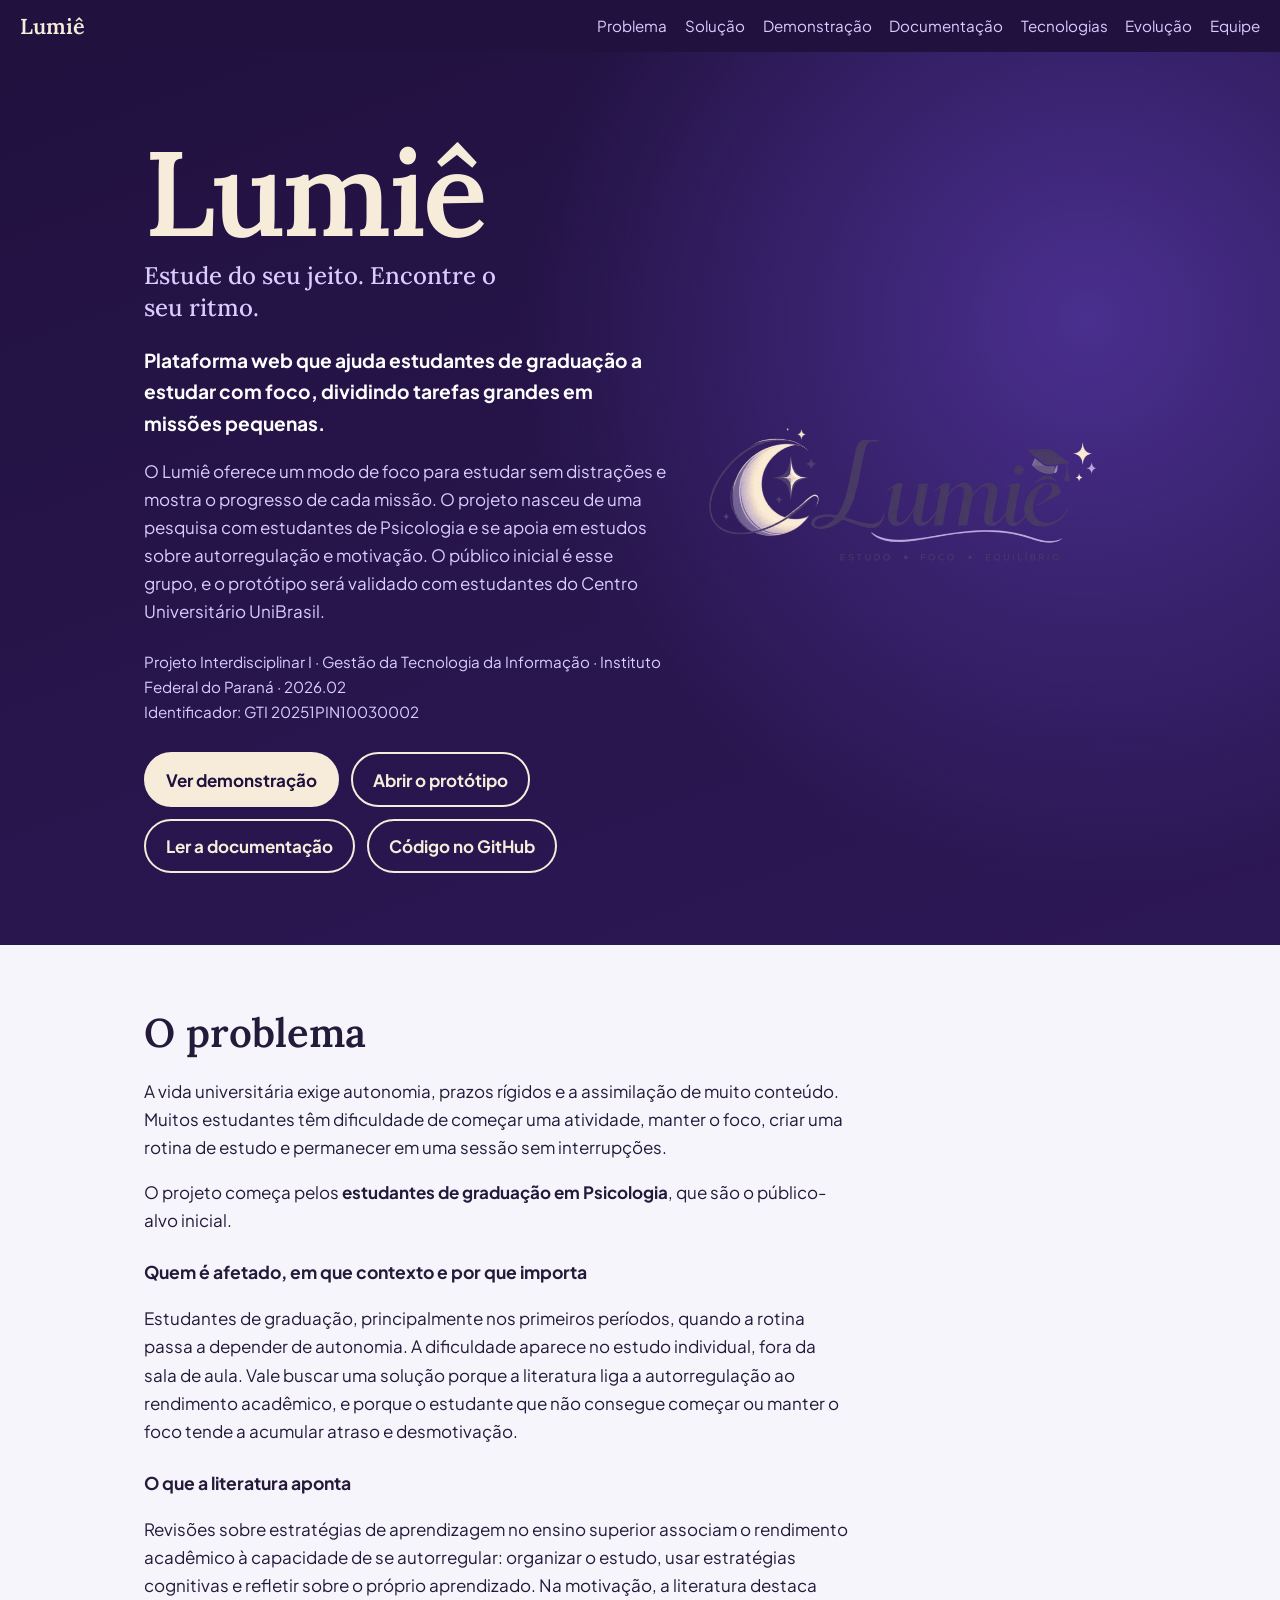
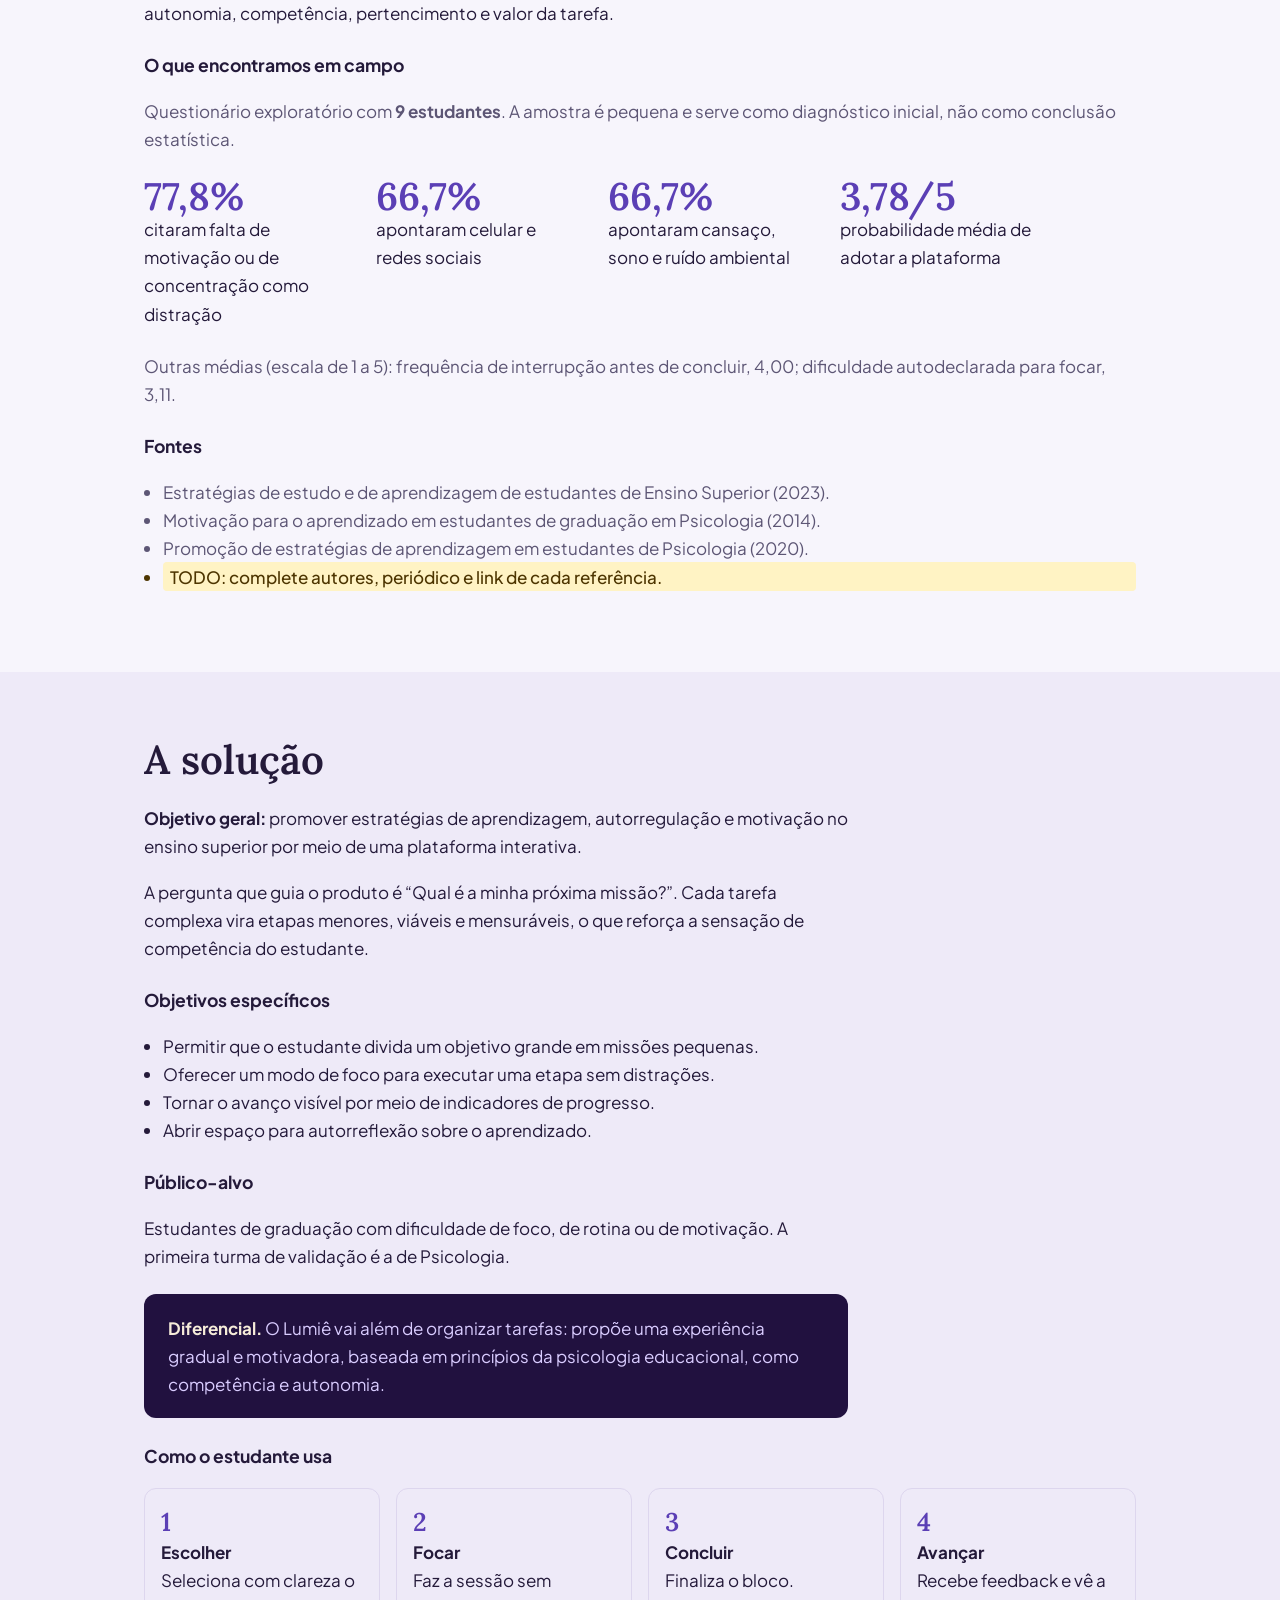
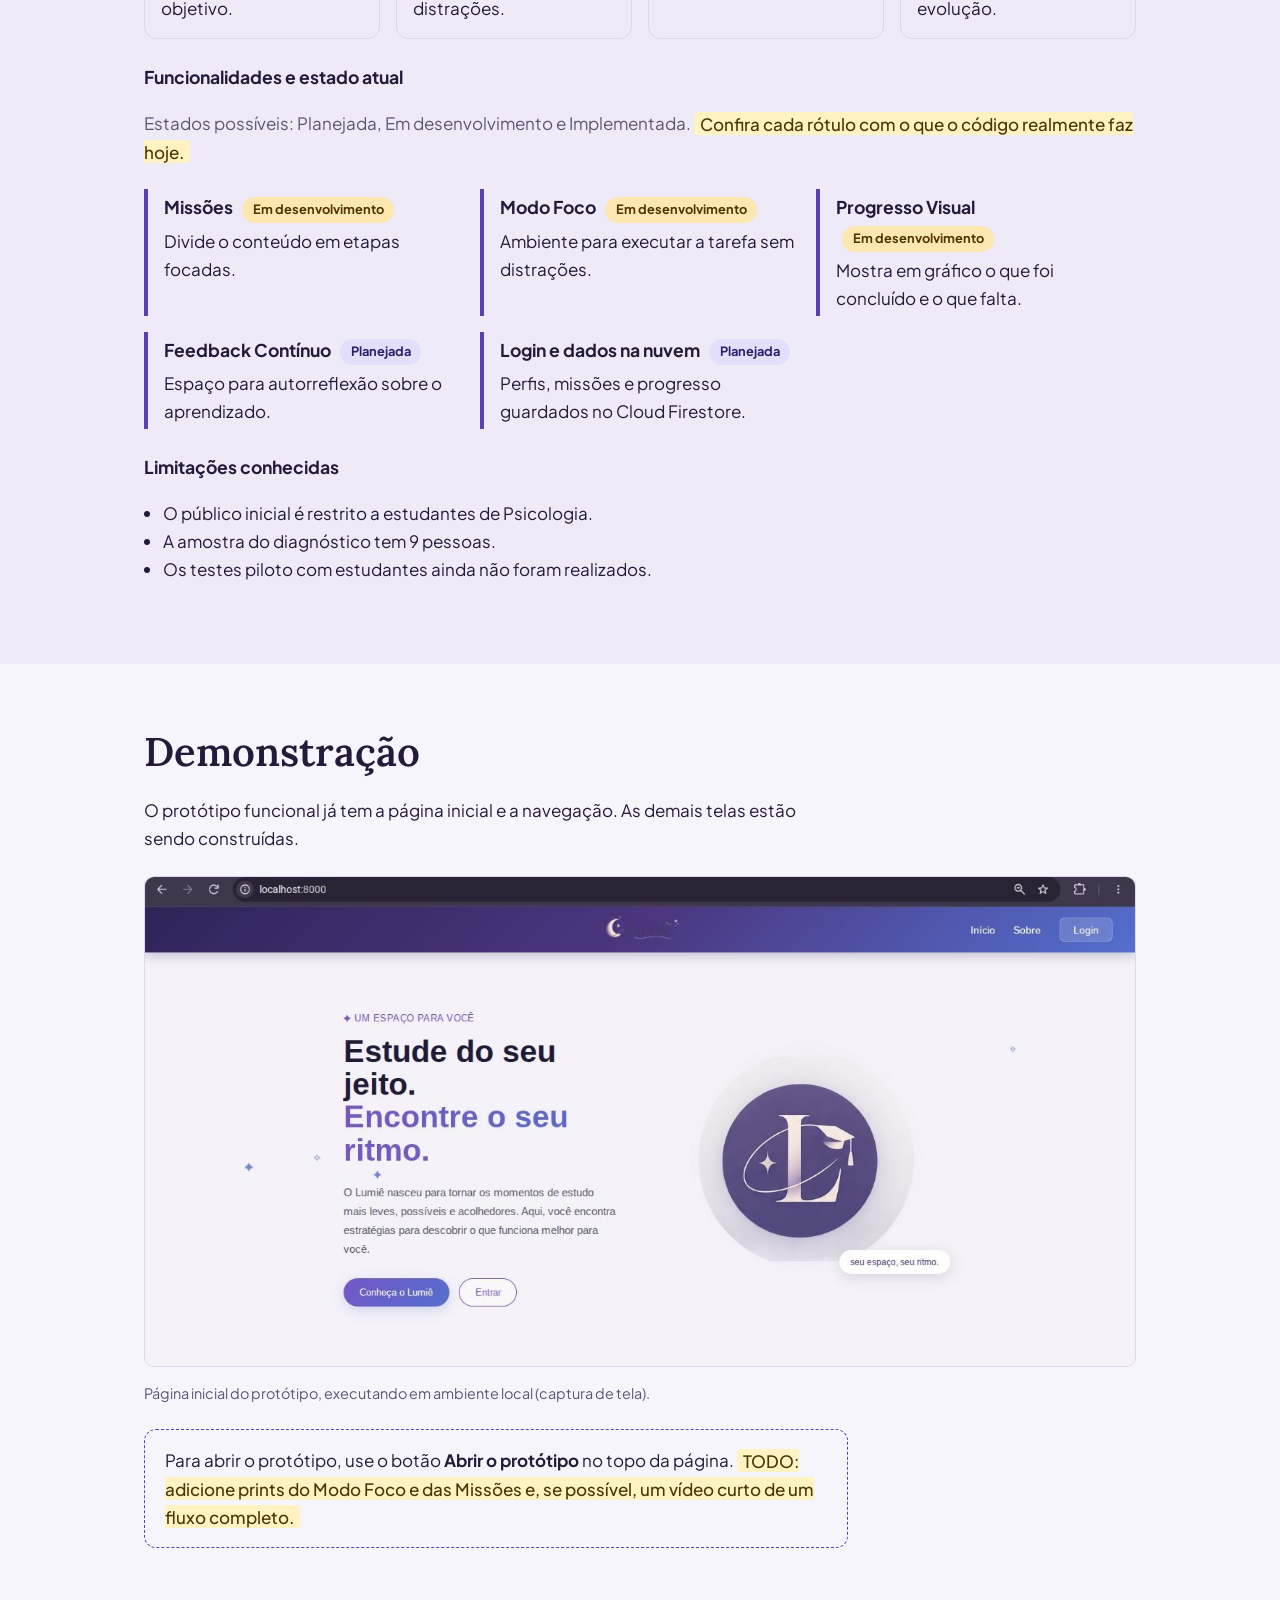
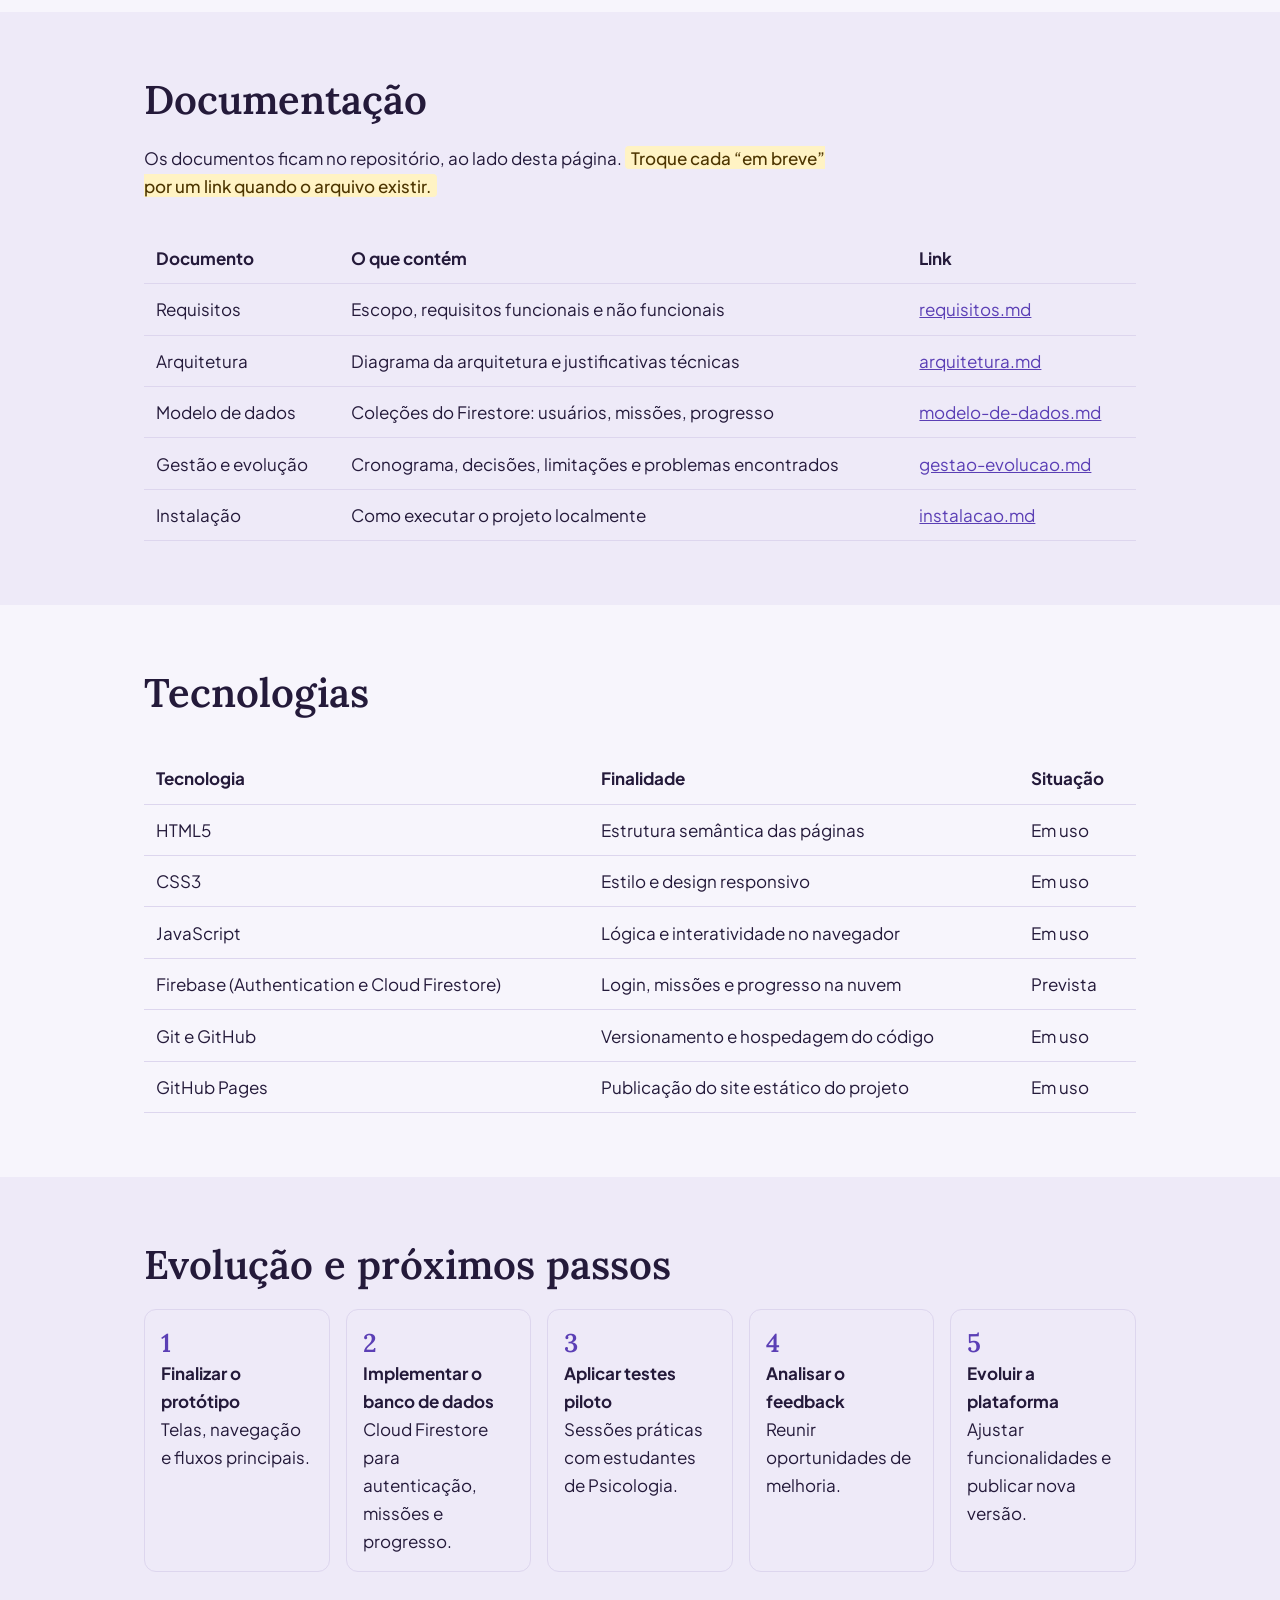
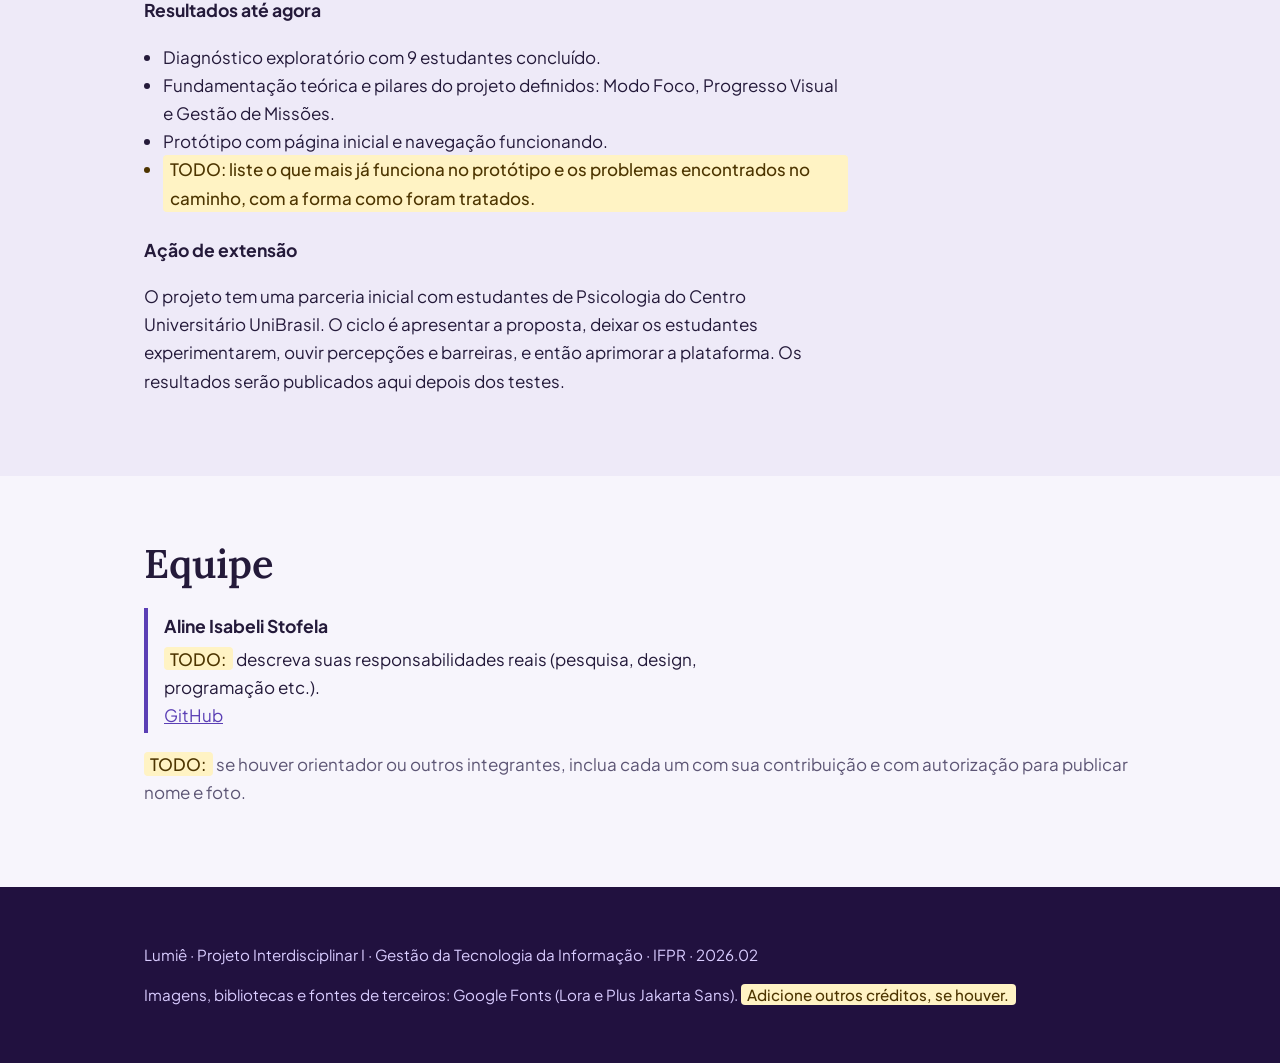
==== index.html @ fc5228b2 "Update document links to include 'doc/' prefix" ====
<!DOCTYPE html>
<html lang="pt-BR">
<head>
<meta charset="utf-8">
<meta name="viewport" content="width=device-width, initial-scale=1">
<title>Lumiê – Plataforma de estudo em missões</title>
<meta name="description" content="Lumiê é uma plataforma web que ajuda estudantes de graduação a estudar com foco, dividindo tarefas grandes em missões pequenas.">
<link rel="preconnect" href="https://fonts.googleapis.com">
<link rel="preconnect" href="https://fonts.gstatic.com" crossorigin>
<link href="https://fonts.googleapis.com/css2?family=Lora:wght@500;600&family=Plus+Jakarta+Sans:wght@400;500;700&display=swap" rel="stylesheet">
<link rel="stylesheet" href="estilo.css">
</head>
<body>
<a class="skip" href="#problema">Ir para o conteúdo</a>

<header class="nav">
  <b>Lumiê</b>
  <nav aria-label="Principal" style="display:flex;gap:1.1rem;flex-wrap:wrap">
    <a href="#problema">Problema</a><a href="#solucao">Solução</a><a href="#demo">Demonstração</a>
    <a href="#docs">Documentação</a><a href="#tecnologias">Tecnologias</a><a href="#evolucao">Evolução</a><a href="#equipe">Equipe</a>
  </nav>
</header>

<main>
<!-- APRESENTAÇÃO -->
<div class="hero" id="inicio">
  <div class="wrap">
   <div>
    <h1>Lumiê</h1>
    <p class="lema">Estude do seu jeito. Encontre o seu ritmo.</p>
    <p class="finalidade">Plataforma web que ajuda estudantes de graduação a estudar com foco, dividindo tarefas grandes em missões pequenas.</p>
    <p class="resumo">O Lumiê oferece um modo de foco para estudar sem distrações e mostra o progresso de cada missão. O projeto nasceu de uma pesquisa com estudantes de Psicologia e se apoia em estudos sobre autorregulação e motivação. O público inicial é esse grupo, e o protótipo será validado com estudantes do Centro Universitário UniBrasil.</p>
    <p class="meta">Projeto Interdisciplinar I · Gestão da Tecnologia da Informação · Instituto Federal do Paraná · 2026.02<br>
    Identificador: GTI 20251PIN10030002</p>
    <div class="btns">
      <a class="btn prim" href="#demo">Ver demonstração</a>
      <a class="btn" href="prototipo.html">Abrir o protótipo</a>
      <a class="btn" href="#docs">Ler a documentação</a>
      <!-- TODO: troque os links abaixo -->
      <a class="btn" href="https://github.com" data-repo="">Código no GitHub</a>
    </div>
   </div>
   <img class="hero-logo" src="logo-lumie.png" alt="Logotipo do Lumiê: uma lua crescente com estrelas e um capelo de formatura, com o lema Estudo, Foco, Equilíbrio" width="781" height="300">
  </div>
</div>

<!-- PROBLEMA -->
<section id="problema">
  <div class="wrap">
    <h2>O problema</h2>
    <div class="col">
      <p>A vida universitária exige autonomia, prazos rígidos e a assimilação de muito conteúdo. Muitos estudantes têm dificuldade de começar uma atividade, manter o foco, criar uma rotina de estudo e permanecer em uma sessão sem interrupções.</p>
      <p>O projeto começa pelos <strong>estudantes de graduação em Psicologia</strong>, que são o público-alvo inicial.</p>
      <h3>Quem é afetado, em que contexto e por que importa</h3>
      <p>Estudantes de graduação, principalmente nos primeiros períodos, quando a rotina passa a depender de autonomia. A dificuldade aparece no estudo individual, fora da sala de aula. Vale buscar uma solução porque a literatura liga a autorregulação ao rendimento acadêmico, e porque o estudante que não consegue começar ou manter o foco tende a acumular atraso e desmotivação.</p>
      <h3>O que a literatura aponta</h3>
      <p>Revisões sobre estratégias de aprendizagem no ensino superior associam o rendimento acadêmico à capacidade de se autorregular: organizar o estudo, usar estratégias cognitivas e refletir sobre o próprio aprendizado. Na motivação, a literatura destaca autonomia, competência, pertencimento e valor da tarefa.</p>
    </div>

    <h3>O que encontramos em campo</h3>
    <p class="suave">Questionário exploratório com <strong>9 estudantes</strong>. A amostra é pequena e serve como diagnóstico inicial, não como conclusão estatística.</p>
    <div class="dados">
      <div><strong>77,8%</strong>citaram falta de motivação ou de concentração como distração</div>
      <div><strong>66,7%</strong>apontaram celular e redes sociais</div>
      <div><strong>66,7%</strong>apontaram cansaço, sono e ruído ambiental</div>
      <div><strong>3,78/5</strong>probabilidade média de adotar a plataforma</div>
    </div>
    <p class="suave">Outras médias (escala de 1 a 5): frequência de interrupção antes de concluir, 4,00; dificuldade autodeclarada para focar, 3,11.</p>
    <h3>Fontes</h3>
    <ul class="lista suave">
      <li>Estratégias de estudo e de aprendizagem de estudantes de Ensino Superior (2023).</li>
      <li>Motivação para o aprendizado em estudantes de graduação em Psicologia (2014).</li>
      <li>Promoção de estratégias de aprendizagem em estudantes de Psicologia (2020).</li>
      <li class="pendente">TODO: complete autores, periódico e link de cada referência.</li>
    </ul>
  </div>
</section>

<!-- SOLUÇÃO -->
<section id="solucao">
  <div class="wrap">
    <h2>A solução</h2>
    <div class="col">
      <p><strong>Objetivo geral:</strong> promover estratégias de aprendizagem, autorregulação e motivação no ensino superior por meio de uma plataforma interativa.</p>
      <p>A pergunta que guia o produto é “Qual é a minha próxima missão?”. Cada tarefa complexa vira etapas menores, viáveis e mensuráveis, o que reforça a sensação de competência do estudante.</p>
    </div>

    <h3>Objetivos específicos</h3>
    <ul class="objetivos">
      <li>Permitir que o estudante divida um objetivo grande em missões pequenas.</li>
      <li>Oferecer um modo de foco para executar uma etapa sem distrações.</li>
      <li>Tornar o avanço visível por meio de indicadores de progresso.</li>
      <li>Abrir espaço para autorreflexão sobre o aprendizado.</li>
    </ul>
    <h3>Público-alvo</h3>
    <p class="col">Estudantes de graduação com dificuldade de foco, de rotina ou de motivação. A primeira turma de validação é a de Psicologia.</p>
    <div class="diferencial"><strong>Diferencial.</strong> O Lumiê vai além de organizar tarefas: propõe uma experiência gradual e motivadora, baseada em princípios da psicologia educacional, como competência e autonomia.</div>
    <h3>Como o estudante usa</h3>
    <ol class="fluxo">
      <li><strong>Escolher</strong>Seleciona com clareza o objetivo.</li>
      <li><strong>Focar</strong>Faz a sessão sem distrações.</li>
      <li><strong>Concluir</strong>Finaliza o bloco.</li>
      <li><strong>Avançar</strong>Recebe feedback e vê a evolução.</li>
    </ol>

    <h3>Funcionalidades e estado atual</h3>
    <p class="suave">Estados possíveis: Planejada, Em desenvolvimento e Implementada. <span class="pendente">Confira cada rótulo com o que o código realmente faz hoje.</span></p>
    <div class="grid">
      <div class="item"><h3>Missões <span class="tag t-dev">Em desenvolvimento</span></h3><p>Divide o conteúdo em etapas focadas.</p></div>
      <div class="item"><h3>Modo Foco <span class="tag t-dev">Em desenvolvimento</span></h3><p>Ambiente para executar a tarefa sem distrações.</p></div>
      <div class="item"><h3>Progresso Visual <span class="tag t-dev">Em desenvolvimento</span></h3><p>Mostra em gráfico o que foi concluído e o que falta.</p></div>
      <div class="item"><h3>Feedback Contínuo <span class="tag t-plan">Planejada</span></h3><p>Espaço para autorreflexão sobre o aprendizado.</p></div>
      <div class="item"><h3>Login e dados na nuvem <span class="tag t-plan">Planejada</span></h3><p>Perfis, missões e progresso guardados no Cloud Firestore.</p></div>
    </div>

    <h3>Limitações conhecidas</h3>
    <ul class="lista">
      <li>O público inicial é restrito a estudantes de Psicologia.</li>
      <li>A amostra do diagnóstico tem 9 pessoas.</li>
      <li>Os testes piloto com estudantes ainda não foram realizados.</li>
    </ul>
  </div>
</section>

<!-- DEMONSTRAÇÃO -->
<section id="demo">
  <div class="wrap">
    <h2>Demonstração</h2>
    <p class="col">O protótipo funcional já tem a página inicial e a navegação. As demais telas estão sendo construídas.</p>
    <figure>
      <img src="tela-inicial.jpg" alt="Página inicial do Lumiê com o texto 'Estude do seu jeito. Encontre o seu ritmo.' e os botões Conheça o Lumiê e Entrar" width="1366" height="674">
      <figcaption>Página inicial do protótipo, executando em ambiente local (captura de tela).</figcaption>
    </figure>
    <div class="caixa"><p style="margin:0">Para abrir o protótipo, use o botão <strong>Abrir o protótipo</strong> no topo da página. <span class="pendente">TODO: adicione prints do Modo Foco e das Missões e, se possível, um vídeo curto de um fluxo completo.</span></p></div>
  </div>
</section>

<!-- DOCUMENTAÇÃO -->
<section id="docs">
  <div class="wrap">
    <h2>Documentação</h2>
    <p class="col">Os documentos ficam no repositório, ao lado desta página. <span class="pendente">Troque cada “em breve” por um link quando o arquivo existir.</span></p>
    <div class="rolar"><table>
      <thead><tr><th>Documento</th><th>O que contém</th><th>Link</th></tr></thead>
      <tbody>
        <tr><td>Requisitos</td><td>Escopo, requisitos funcionais e não funcionais</td><td><a href="doc/requisitos.md" data-repo="requisitos.md">requisitos.md</a></td></tr>
        <tr><td>Arquitetura</td><td>Diagrama da arquitetura e justificativas técnicas</td><td><a href="doc/arquitetura.md" data-repo="arquitetura.md">arquitetura.md</a></td></tr>
        <tr><td>Modelo de dados</td><td>Coleções do Firestore: usuários, missões, progresso</td><td><a href="doc/modelo-de-dados.md" data-repo="modelo-de-dados.md">modelo-de-dados.md</a></td></tr>
        <tr><td>Gestão e evolução</td><td>Cronograma, decisões, limitações e problemas encontrados</td><td><a href="doc/gestao-evolucao.md" data-repo="gestao-evolucao.md">gestao-evolucao.md</a></td></tr>
        <tr><td>Instalação</td><td>Como executar o projeto localmente</td><td><a href="instalacao.md" data-repo="doc/instalacao.md">instalacao.md</a></td></tr>
      </tbody>
    </table></div>
  </div>
</section>

<!-- TECNOLOGIAS -->
<section id="tecnologias">
  <div class="wrap">
    <h2>Tecnologias</h2>
    <div class="rolar"><table>
      <thead><tr><th>Tecnologia</th><th>Finalidade</th><th>Situação</th></tr></thead>
      <tbody>
        <tr><td>HTML5</td><td>Estrutura semântica das páginas</td><td>Em uso</td></tr>
        <tr><td>CSS3</td><td>Estilo e design responsivo</td><td>Em uso</td></tr>
        <tr><td>JavaScript</td><td>Lógica e interatividade no navegador</td><td>Em uso</td></tr>
        <tr><td>Firebase (Authentication e Cloud Firestore)</td><td>Login, missões e progresso na nuvem</td><td>Prevista</td></tr>
        <tr><td>Git e GitHub</td><td>Versionamento e hospedagem do código</td><td>Em uso</td></tr>
        <tr><td>GitHub Pages</td><td>Publicação do site estático do projeto</td><td>Em uso</td></tr>
      </tbody>
    </table></div>
  </div>
</section>

<!-- EVOLUÇÃO -->
<section id="evolucao">
  <div class="wrap">
    <h2>Evolução e próximos passos</h2>
    <ol class="fluxo">
      <li><strong>Finalizar o protótipo</strong>Telas, navegação e fluxos principais.</li>
      <li><strong>Implementar o banco de dados</strong>Cloud Firestore para autenticação, missões e progresso.</li>
      <li><strong>Aplicar testes piloto</strong>Sessões práticas com estudantes de Psicologia.</li>
      <li><strong>Analisar o feedback</strong>Reunir oportunidades de melhoria.</li>
      <li><strong>Evoluir a plataforma</strong>Ajustar funcionalidades e publicar nova versão.</li>
    </ol>
    <h3>Resultados até agora</h3>
    <ul class="lista col">
      <li>Diagnóstico exploratório com 9 estudantes concluído.</li>
      <li>Fundamentação teórica e pilares do projeto definidos: Modo Foco, Progresso Visual e Gestão de Missões.</li>
      <li>Protótipo com página inicial e navegação funcionando.</li>
      <li class="pendente">TODO: liste o que mais já funciona no protótipo e os problemas encontrados no caminho, com a forma como foram tratados.</li>
    </ul>
    <h3>Ação de extensão</h3>
    <p class="col">O projeto tem uma parceria inicial com estudantes de Psicologia do Centro Universitário UniBrasil. O ciclo é apresentar a proposta, deixar os estudantes experimentarem, ouvir percepções e barreiras, e então aprimorar a plataforma. Os resultados serão publicados aqui depois dos testes.</p>
  </div>
</section>

<!-- EQUIPE -->
<section id="equipe">
  <div class="wrap">
    <h2>Equipe</h2>
    <div class="item" style="max-width:36rem">
      <h3>Aline Isabeli Stofela</h3>
      <p><span class="pendente">TODO:</span> descreva suas responsabilidades reais (pesquisa, design, programação etc.).</p>
      <p><a href="https://github.com" data-repo="">GitHub</a></p>
    </div>
    <p class="suave"><span class="pendente">TODO:</span> se houver orientador ou outros integrantes, inclua cada um com sua contribuição e com autorização para publicar nome e foto.</p>
  </div>
</section>
</main>

<footer>
  <div class="wrap">
    <p>Lumiê · Projeto Interdisciplinar I · Gestão da Tecnologia da Informação · IFPR · 2026.02</p>
    <p>Imagens, bibliotecas e fontes de terceiros: Google Fonts (Lora e Plus Jakarta Sans). <span class="pendente">Adicione outros créditos, se houver.</span></p>
  </div>
</footer>
<script src="links.js"></script>
</body>
</html>
---- estilo.css ----
:root{
  --noite:#21113f; --noite2:#2d1856; --violeta:#5b3fb5; --lilas:#d9ccff;
  --lua:#f6ecd9; --fundo:#f7f5fc; --texto:#241a3a; --suave:#5d5675; --linha:#ddd6ee;
  --serif:'Lora',Georgia,serif; --sans:'Plus Jakarta Sans',system-ui,sans-serif;
}
@media (prefers-color-scheme:dark){
  :root:not([data-theme="light"]){--fundo:#17102b;--texto:#ece8f7;--suave:#b3abc9;--linha:#352a57;--violeta:#a893f0}
}
*{box-sizing:border-box}
html{scroll-behavior:smooth;scroll-padding-top:4.5rem}
body{margin:0;font:400 1.0625rem/1.65 var(--sans);color:var(--texto);background:var(--fundo)}
a{color:var(--violeta)}
:focus-visible{outline:3px solid #f0b95a;outline-offset:3px}
.skip{position:absolute;left:-999px}.skip:focus{left:1rem;top:1rem;background:#fff;color:#000;padding:.5rem 1rem;z-index:99}
header.nav{position:sticky;top:0;z-index:10;background:var(--noite);padding:.75rem 1.25rem;display:flex;gap:1.25rem;align-items:center;flex-wrap:wrap}
.nav b{font:600 1.35rem var(--serif);color:var(--lua);margin-right:auto}
.nav a{color:var(--lilas);text-decoration:none;font-size:.95rem}
.nav a:hover{color:#fff;text-decoration:underline}
.hero{background:radial-gradient(circle at 85% 30%,#4a2f8f 0,transparent 45%),linear-gradient(160deg,var(--noite),var(--noite2));color:#fff;padding:5rem 1.25rem 4.5rem;position:relative;overflow:hidden}
.wrap{max-width:62rem;margin:0 auto}
.hero h1{font:600 clamp(4rem,12vw,7.5rem)/1 var(--serif);margin:0;color:var(--lua);letter-spacing:-.02em}
.hero .lema{font:500 1.5rem/1.35 var(--serif);margin:.5rem 0 1.25rem;max-width:24ch}
.hero p{max-width:40rem;color:var(--lilas)}
.meta{font-size:.95rem;margin-top:1.5rem}
.btns{display:flex;gap:.75rem;flex-wrap:wrap;margin-top:1.75rem}
.btn{display:inline-block;padding:.7rem 1.25rem;border-radius:999px;font-weight:700;text-decoration:none;border:2px solid var(--lua);color:var(--lua)}
.btn.prim{background:var(--lua);color:var(--noite)}
.btn:hover{filter:brightness(1.1)}
section{padding:4rem 1.25rem}
section:nth-of-type(even){background:rgba(91,63,181,.06)}
h2{font:600 clamp(1.75rem,4vw,2.5rem)/1.2 var(--serif);margin:0 0 1.25rem}
h3{font-size:1.1rem;margin:1.5rem 0 .4rem}
.col{max-width:44rem}
.suave{color:var(--suave)}
.grid{display:grid;gap:1rem;grid-template-columns:repeat(auto-fit,minmax(15rem,1fr));margin-top:1.5rem}
.item{border-left:4px solid var(--violeta);padding:.25rem 0 .25rem 1rem}
.item h3{margin:0 0 .25rem}
.item p{margin:0}
.dados{display:flex;gap:2.5rem;flex-wrap:wrap;margin:1.5rem 0}
.dados div{max-width:12rem}
.dados strong{display:block;font:600 2.4rem/1 var(--serif);color:var(--violeta)}
.tag{display:inline-block;font-size:.8rem;font-weight:700;padding:.15rem .65rem;border-radius:999px;margin-left:.4rem;vertical-align:middle}
.t-dev{background:#fde7b0;color:#4d3500}.t-plan{background:#e3defa;color:#2f1f6b}.t-ok{background:#c9eed7;color:#0f4122}
.fluxo{counter-reset:p;list-style:none;padding:0;display:grid;gap:1rem;grid-template-columns:repeat(auto-fit,minmax(11rem,1fr))}
.fluxo li{counter-increment:p;border:1px solid var(--linha);border-radius:12px;padding:1rem}
.fluxo li::before{content:counter(p);display:block;font:600 1.6rem var(--serif);color:var(--violeta)}
.fluxo strong{display:block}
table{border-collapse:collapse;width:100%;margin-top:1rem}
th,td{text-align:left;padding:.7rem .75rem;border-bottom:1px solid var(--linha);vertical-align:top}
.rolar{overflow-x:auto}
figure{margin:1.5rem 0}
figure img{max-width:100%;height:auto;border-radius:10px;border:1px solid var(--linha)}
figcaption{font-size:.9rem;color:var(--suave);margin-top:.5rem}
.pendente{background:#fff3c4;color:#4d3500;padding:.05rem .4rem;border-radius:4px;font-weight:500}
ul.lista{padding-left:1.2rem}
footer{background:var(--noite);color:var(--lilas);padding:2.5rem 1.25rem;font-size:.95rem}
footer a{color:var(--lua)}
@media (prefers-reduced-motion:reduce){html{scroll-behavior:auto}}
@media (max-width:640px){.nav b{width:100%}.hero-logo{margin-top:2rem}}

.hero .wrap{display:grid;gap:2rem;grid-template-columns:1fr;align-items:center}
@media (min-width:820px){.hero .wrap{grid-template-columns:1.2fr 1fr}}
.hero-logo{width:100%;max-width:420px;height:auto;justify-self:center}
.resumo{max-width:44rem}
.objetivos{max-width:44rem;padding-left:1.2rem}
.diferencial{background:var(--noite);color:var(--lilas);border-radius:12px;padding:1.25rem 1.5rem;max-width:44rem;margin-top:1.5rem}
.diferencial strong{color:var(--lua)}
.caixa{border:1px dashed var(--violeta);border-radius:12px;padding:1rem 1.25rem;max-width:44rem;margin-top:1rem}
.hero .finalidade{font-size:1.2rem;font-weight:700;color:#fff;max-width:36rem;margin:0 0 .75rem}
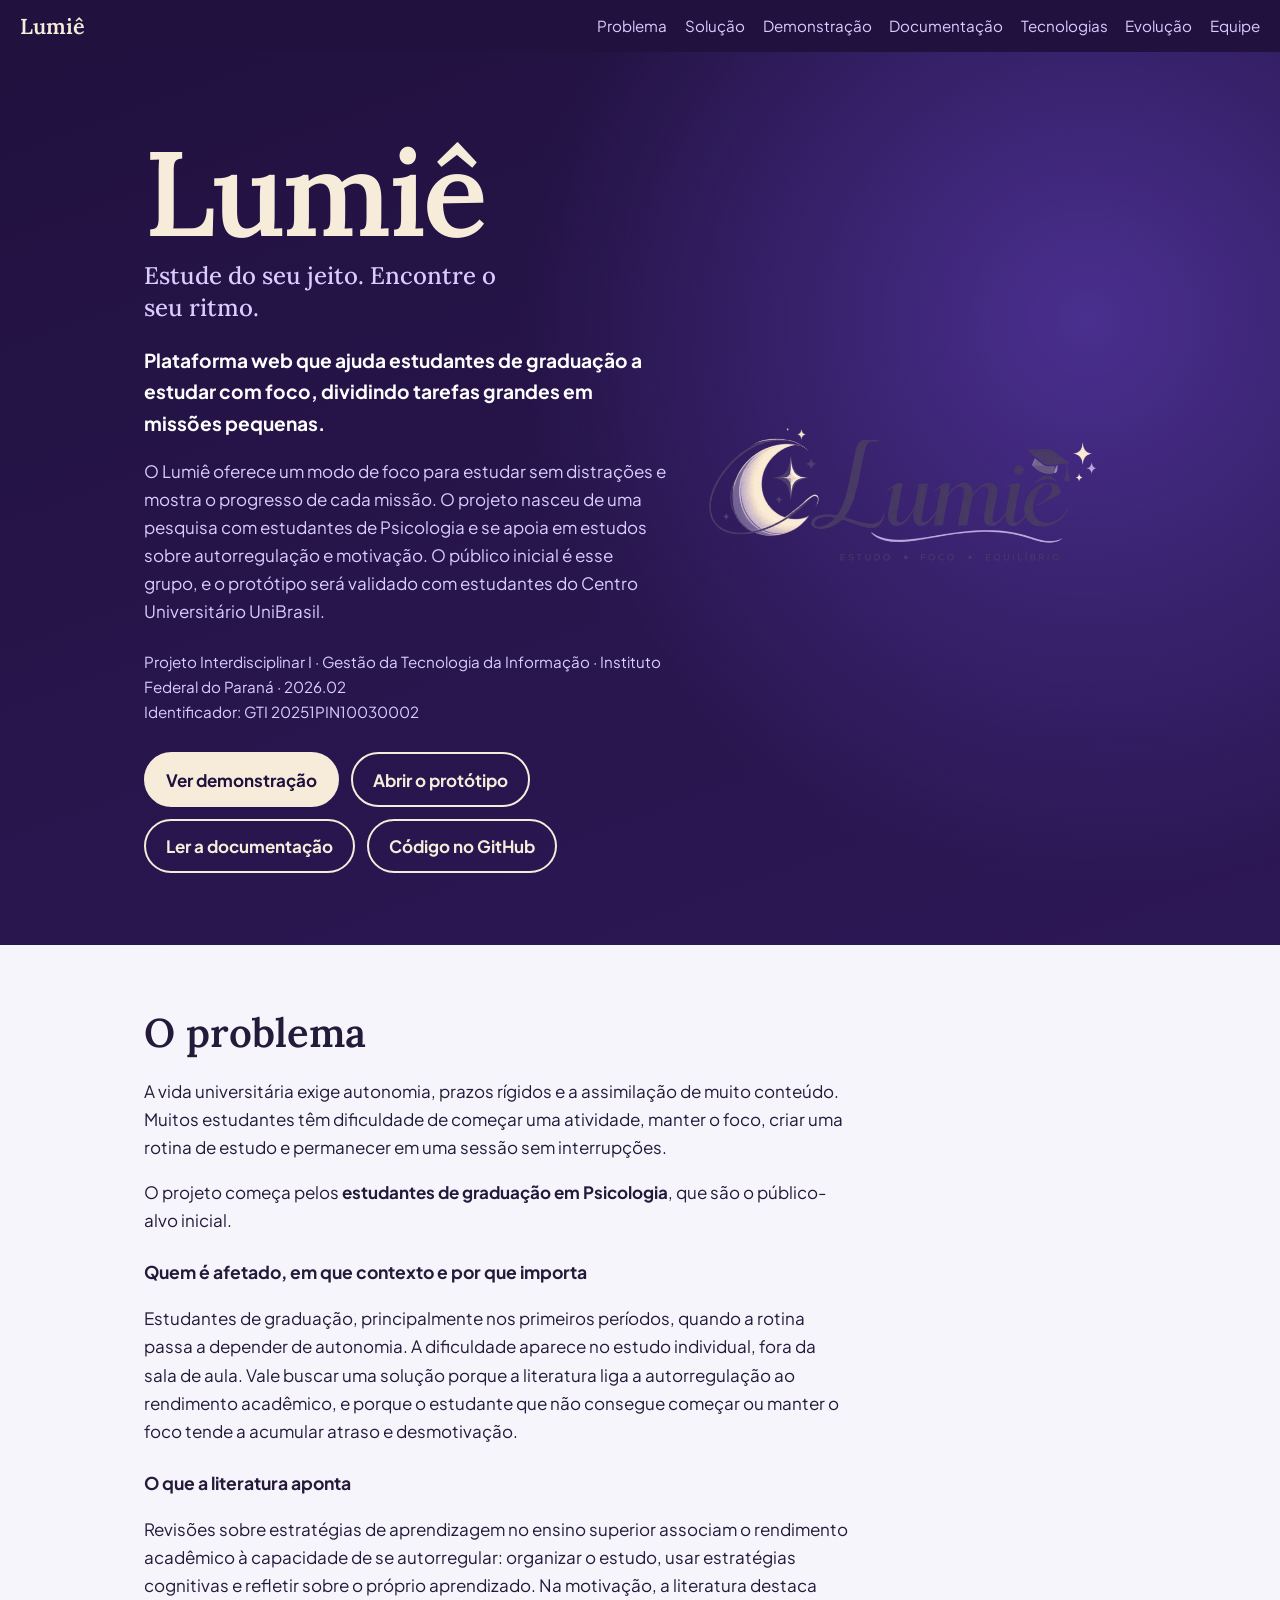
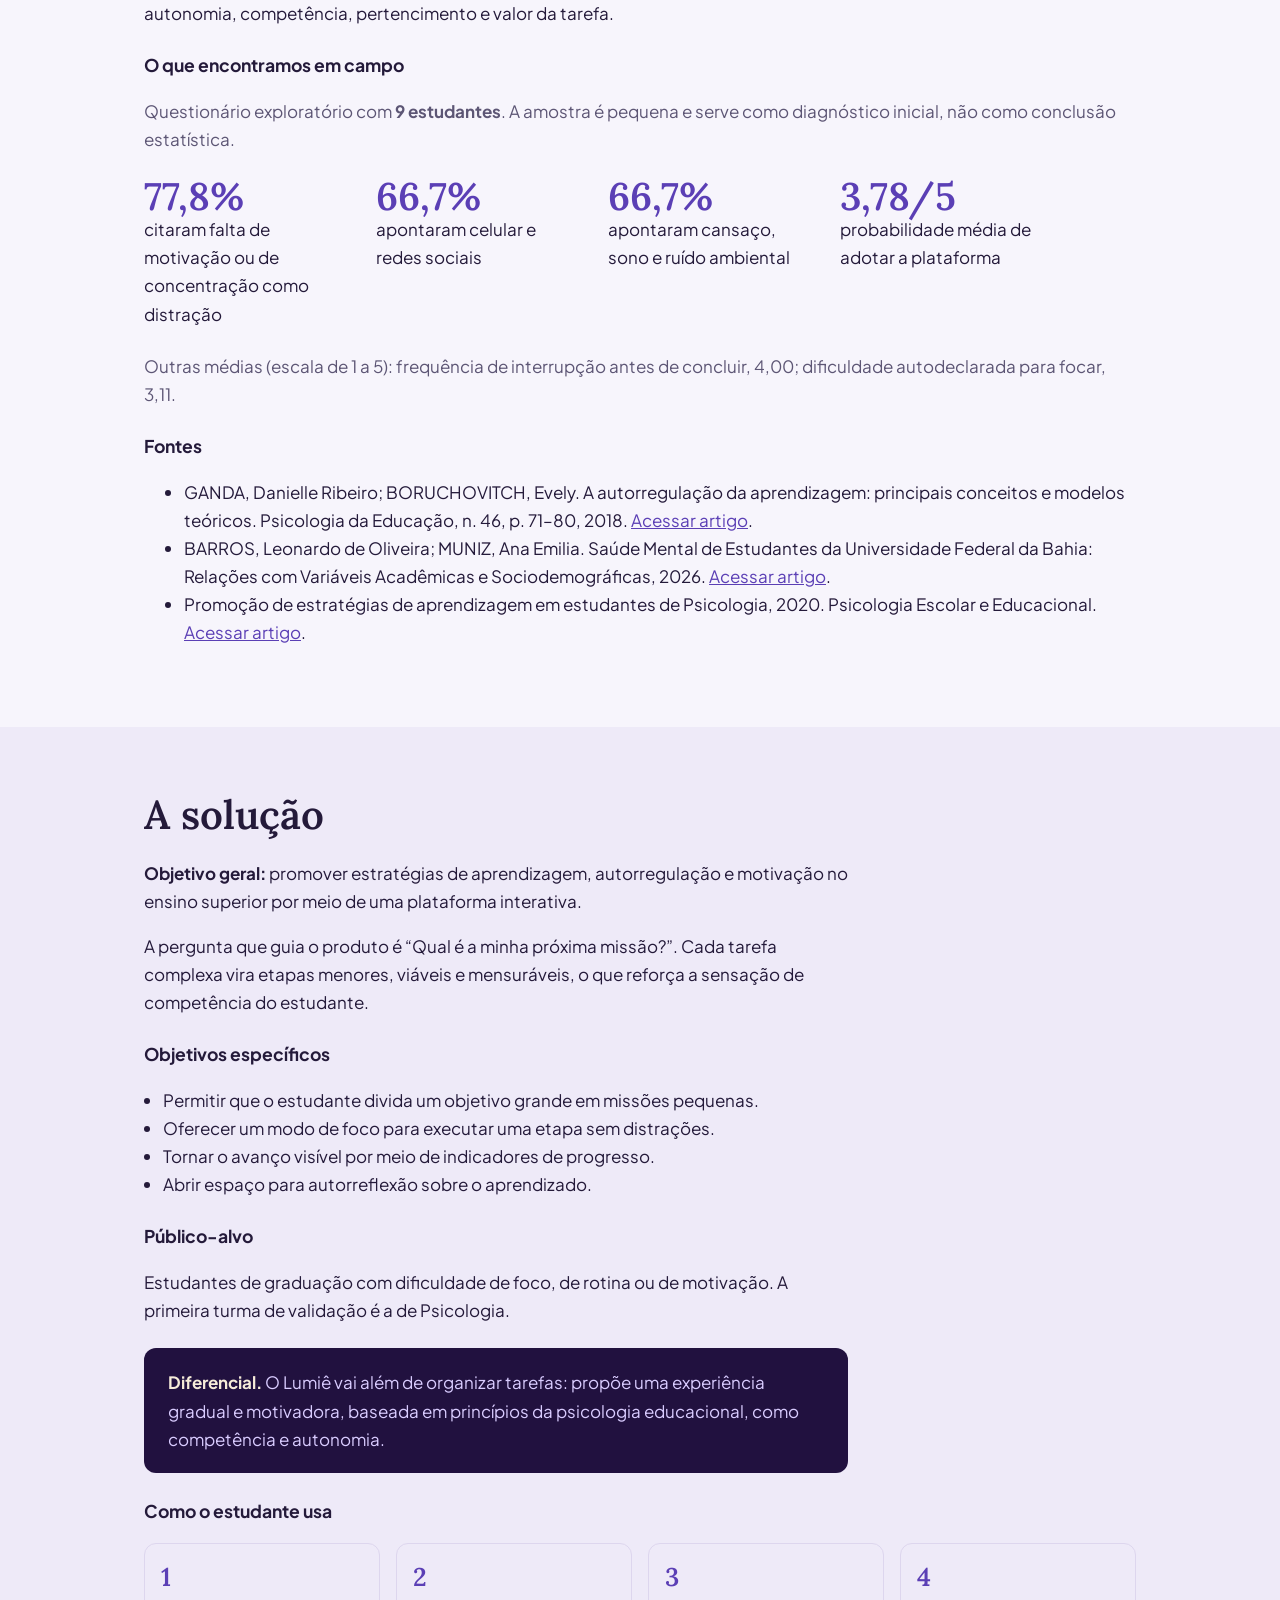
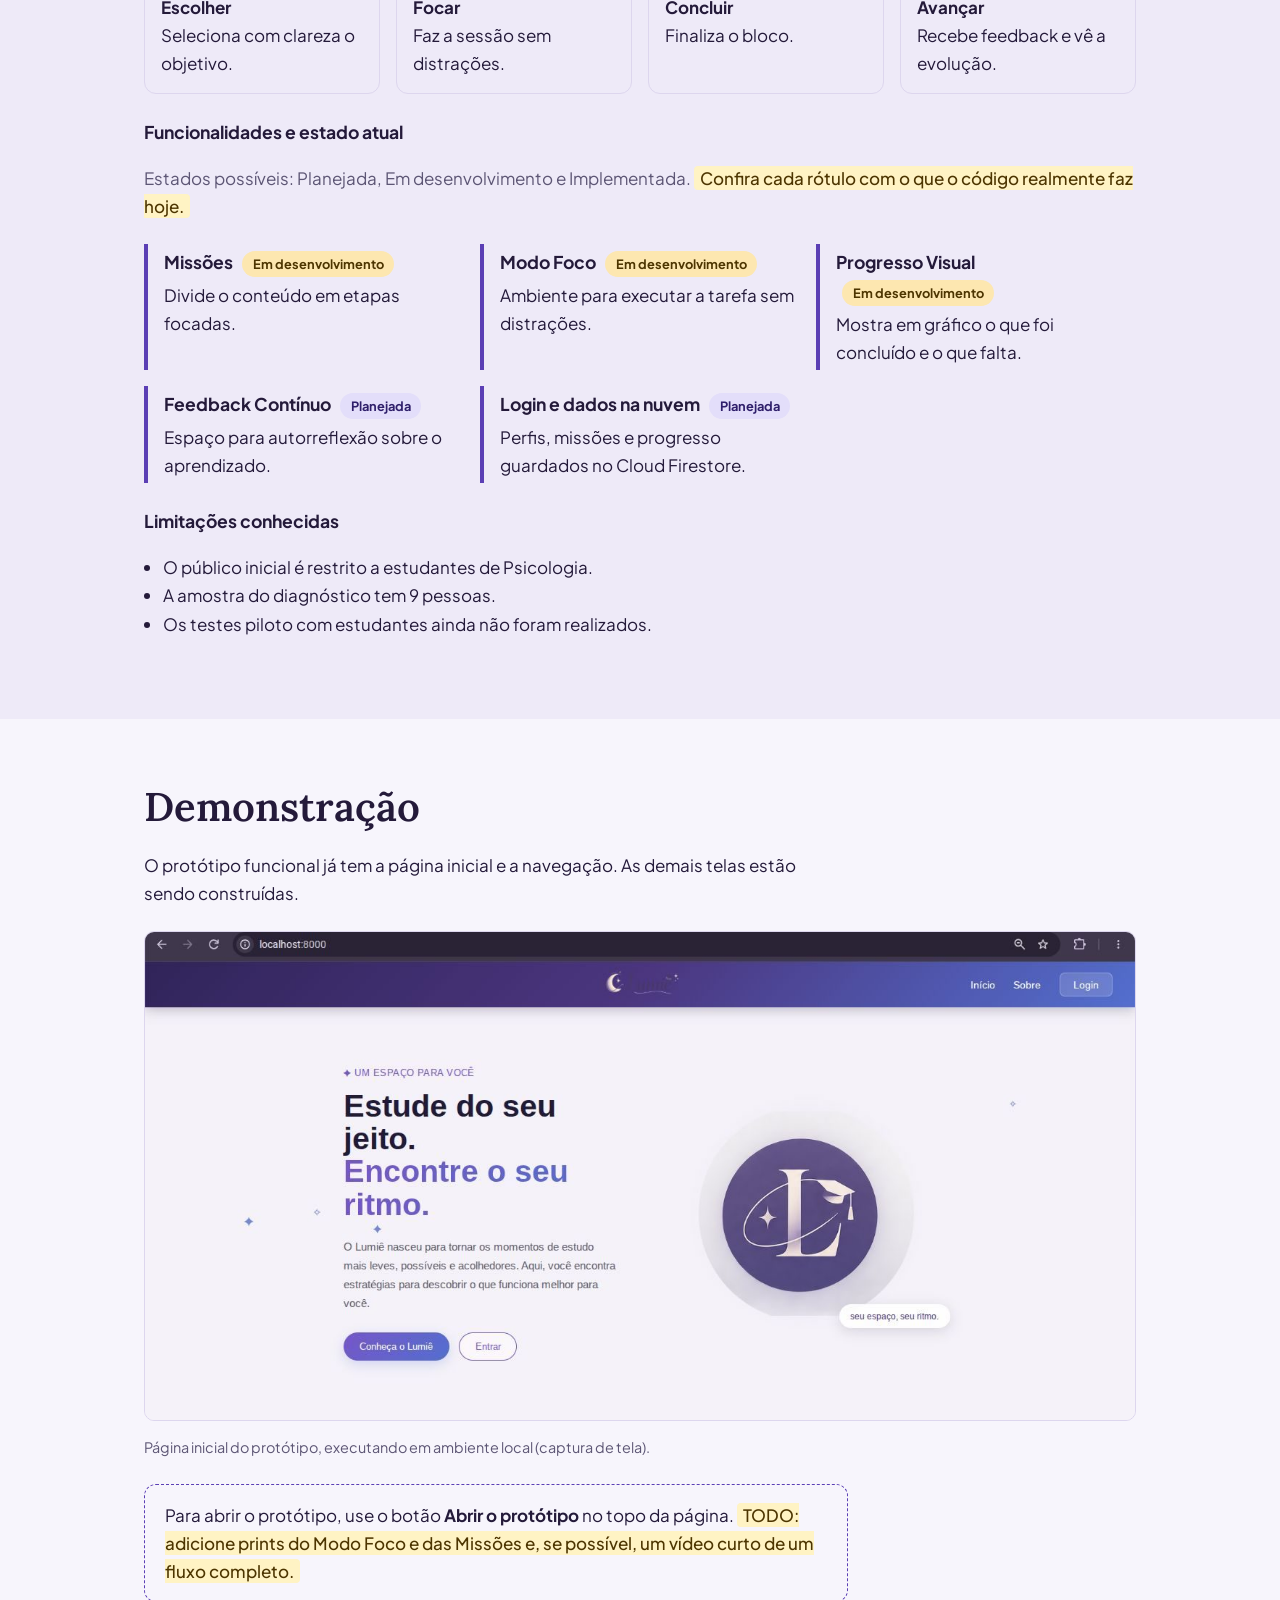
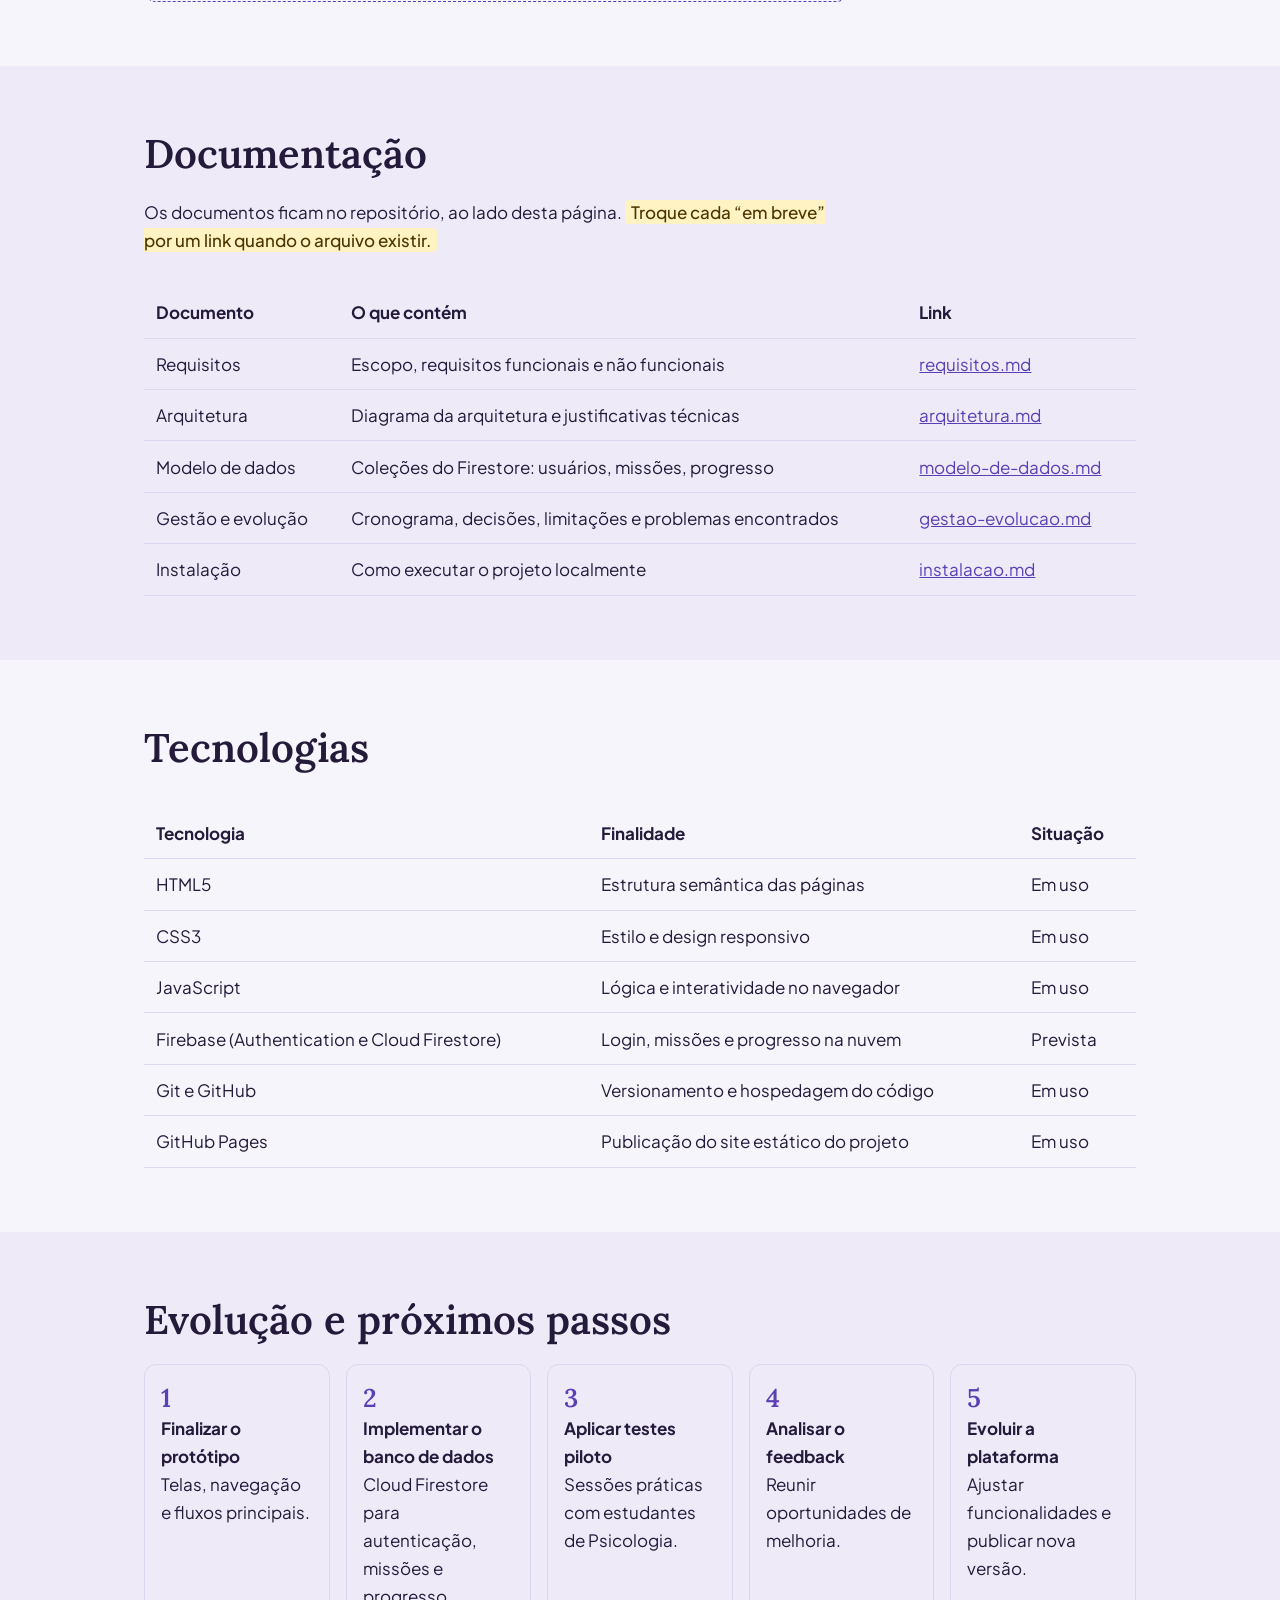
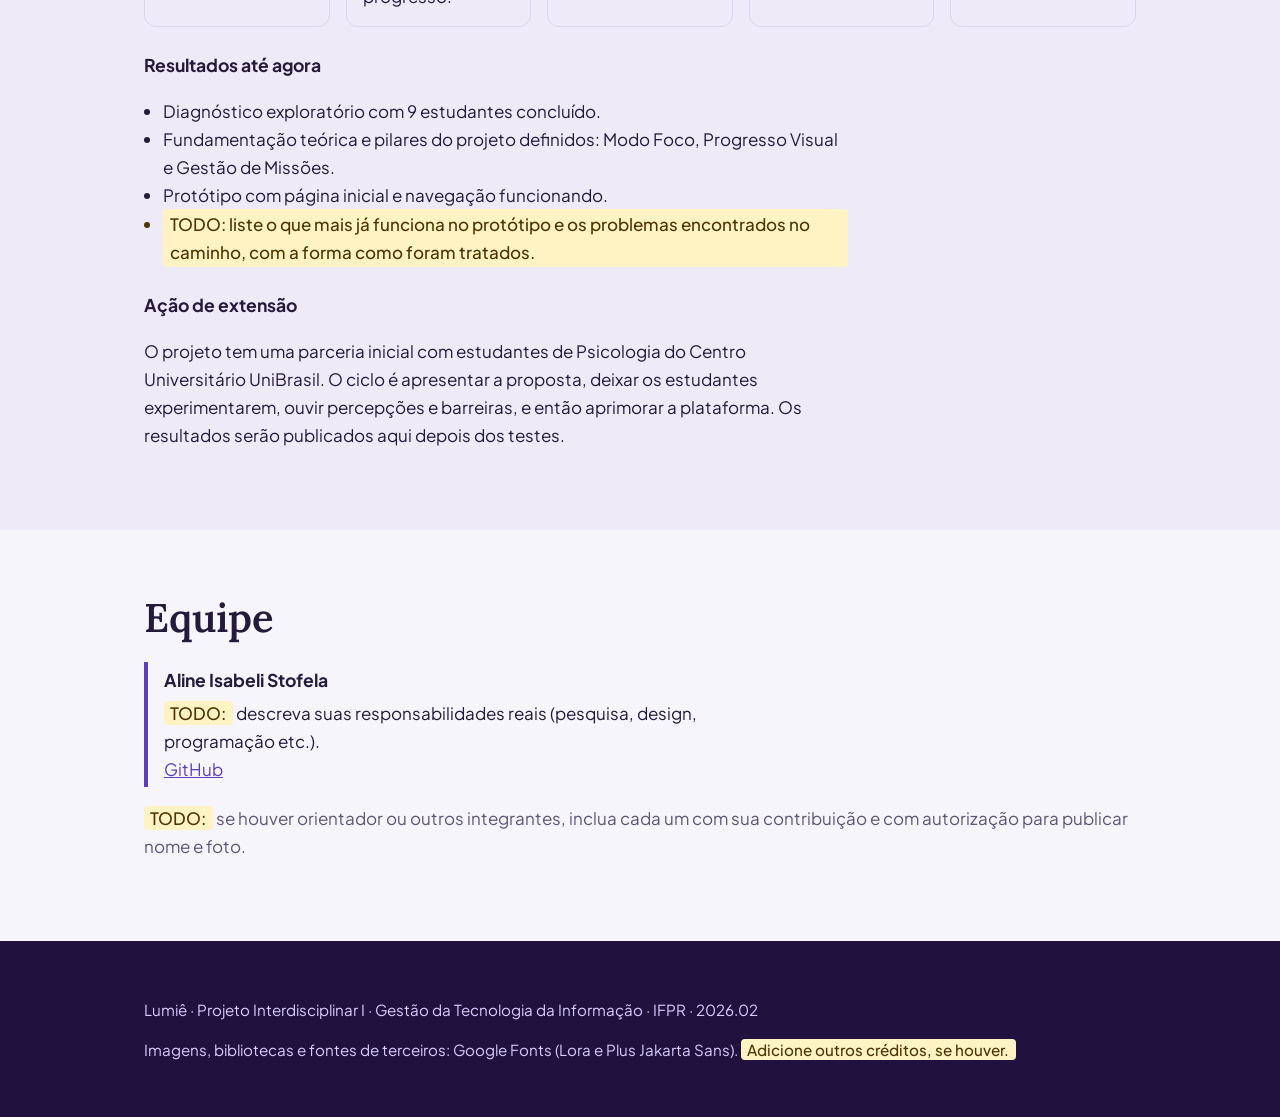
==== commit bcde0ff0: "Update references section in index.html" ====
--- a/index.html
+++ b/index.html
@@ -67,12 +67,24 @@
     </div>
     <p class="suave">Outras médias (escala de 1 a 5): frequência de interrupção antes de concluir, 4,00; dificuldade autodeclarada para focar, 3,11.</p>
     <h3>Fontes</h3>
-    <ul class="lista suave">
-      <li>Estratégias de estudo e de aprendizagem de estudantes de Ensino Superior (2023).</li>
-      <li>Motivação para o aprendizado em estudantes de graduação em Psicologia (2014).</li>
-      <li>Promoção de estratégias de aprendizagem em estudantes de Psicologia (2020).</li>
-      <li class="pendente">TODO: complete autores, periódico e link de cada referência.</li>
-    </ul>
+    <ul>
+     <li>
+        GANDA, Danielle Ribeiro; BORUCHOVITCH, Evely.
+        A autorregulação da aprendizagem: principais conceitos e modelos teóricos.
+        Psicologia da Educação, n. 46, p. 71–80, 2018.
+    <a href="https://pepsic.scielo.org/scielo.php?pid=S1414-69752018000100008&script=sci_arttext" target="_blank">Acessar artigo</a>.
+    </li>
+    <li>
+      BARROS, Leonardo de Oliveira; MUNIZ, Ana Emilia.
+      Saúde Mental de Estudantes da Universidade Federal da Bahia: Relações com Variáveis Acadêmicas e Sociodemográficas, 2026.
+    <a href="https://pepsic.scielo.org/scielo.php?lng=pt&nrm=is.&pid=S1414-98932026000100625&script=sci_abstract" target="_blank">Acessar artigo</a>.
+    </li>
+    <li>
+       Promoção de estratégias de aprendizagem em estudantes de Psicologia, 2020.
+        Psicologia Escolar e Educacional.
+    <a href="https://new.scielo.br/j/pee/a/rXHbSFWvX9JPWhv7W64rtPs/?ilang=pt_BR&lang=pt" target="_blank">Acessar artigo</a>.
+    </li>
+  </ul>
   </div>
 </section>
 
@@ -143,11 +155,11 @@
     <div class="rolar"><table>
       <thead><tr><th>Documento</th><th>O que contém</th><th>Link</th></tr></thead>
       <tbody>
-        <tr><td>Requisitos</td><td>Escopo, requisitos funcionais e não funcionais</td><td><a href="doc/requisitos.md" data-repo="requisitos.md">requisitos.md</a></td></tr>
-        <tr><td>Arquitetura</td><td>Diagrama da arquitetura e justificativas técnicas</td><td><a href="doc/arquitetura.md" data-repo="arquitetura.md">arquitetura.md</a></td></tr>
-        <tr><td>Modelo de dados</td><td>Coleções do Firestore: usuários, missões, progresso</td><td><a href="doc/modelo-de-dados.md" data-repo="modelo-de-dados.md">modelo-de-dados.md</a></td></tr>
-        <tr><td>Gestão e evolução</td><td>Cronograma, decisões, limitações e problemas encontrados</td><td><a href="doc/gestao-evolucao.md" data-repo="gestao-evolucao.md">gestao-evolucao.md</a></td></tr>
-        <tr><td>Instalação</td><td>Como executar o projeto localmente</td><td><a href="instalacao.md" data-repo="doc/instalacao.md">instalacao.md</a></td></tr>
+        <tr><td>Requisitos</td><td>Escopo, requisitos funcionais e não funcionais</td><td><a href="doc/requisitos.md" data-repo="doc/requisitos.md">requisitos.md</a></td></tr>
+        <tr><td>Arquitetura</td><td>Diagrama da arquitetura e justificativas técnicas</td><td><a href="doc/arquitetura.md" data-repo="doc/arquitetura.md">arquitetura.md</a></td></tr>
+        <tr><td>Modelo de dados</td><td>Coleções do Firestore: usuários, missões, progresso</td><td><a href="doc/modelo-de-dados.md" data-repo="doc/modelo-de-dados.md">modelo-de-dados.md</a></td></tr>
+        <tr><td>Gestão e evolução</td><td>Cronograma, decisões, limitações e problemas encontrados</td><td><a href="doc/gestao-evolucao.md" data-repo="doc/gestao-evolucao.md">gestao-evolucao.md</a></td></tr>
+        <tr><td>Instalação</td><td>Como executar o projeto localmente</td><td><a href="doc/instalacao.md" data-repo="doc/instalacao.md">instalacao.md</a></td></tr>
       </tbody>
     </table></div>
   </div>
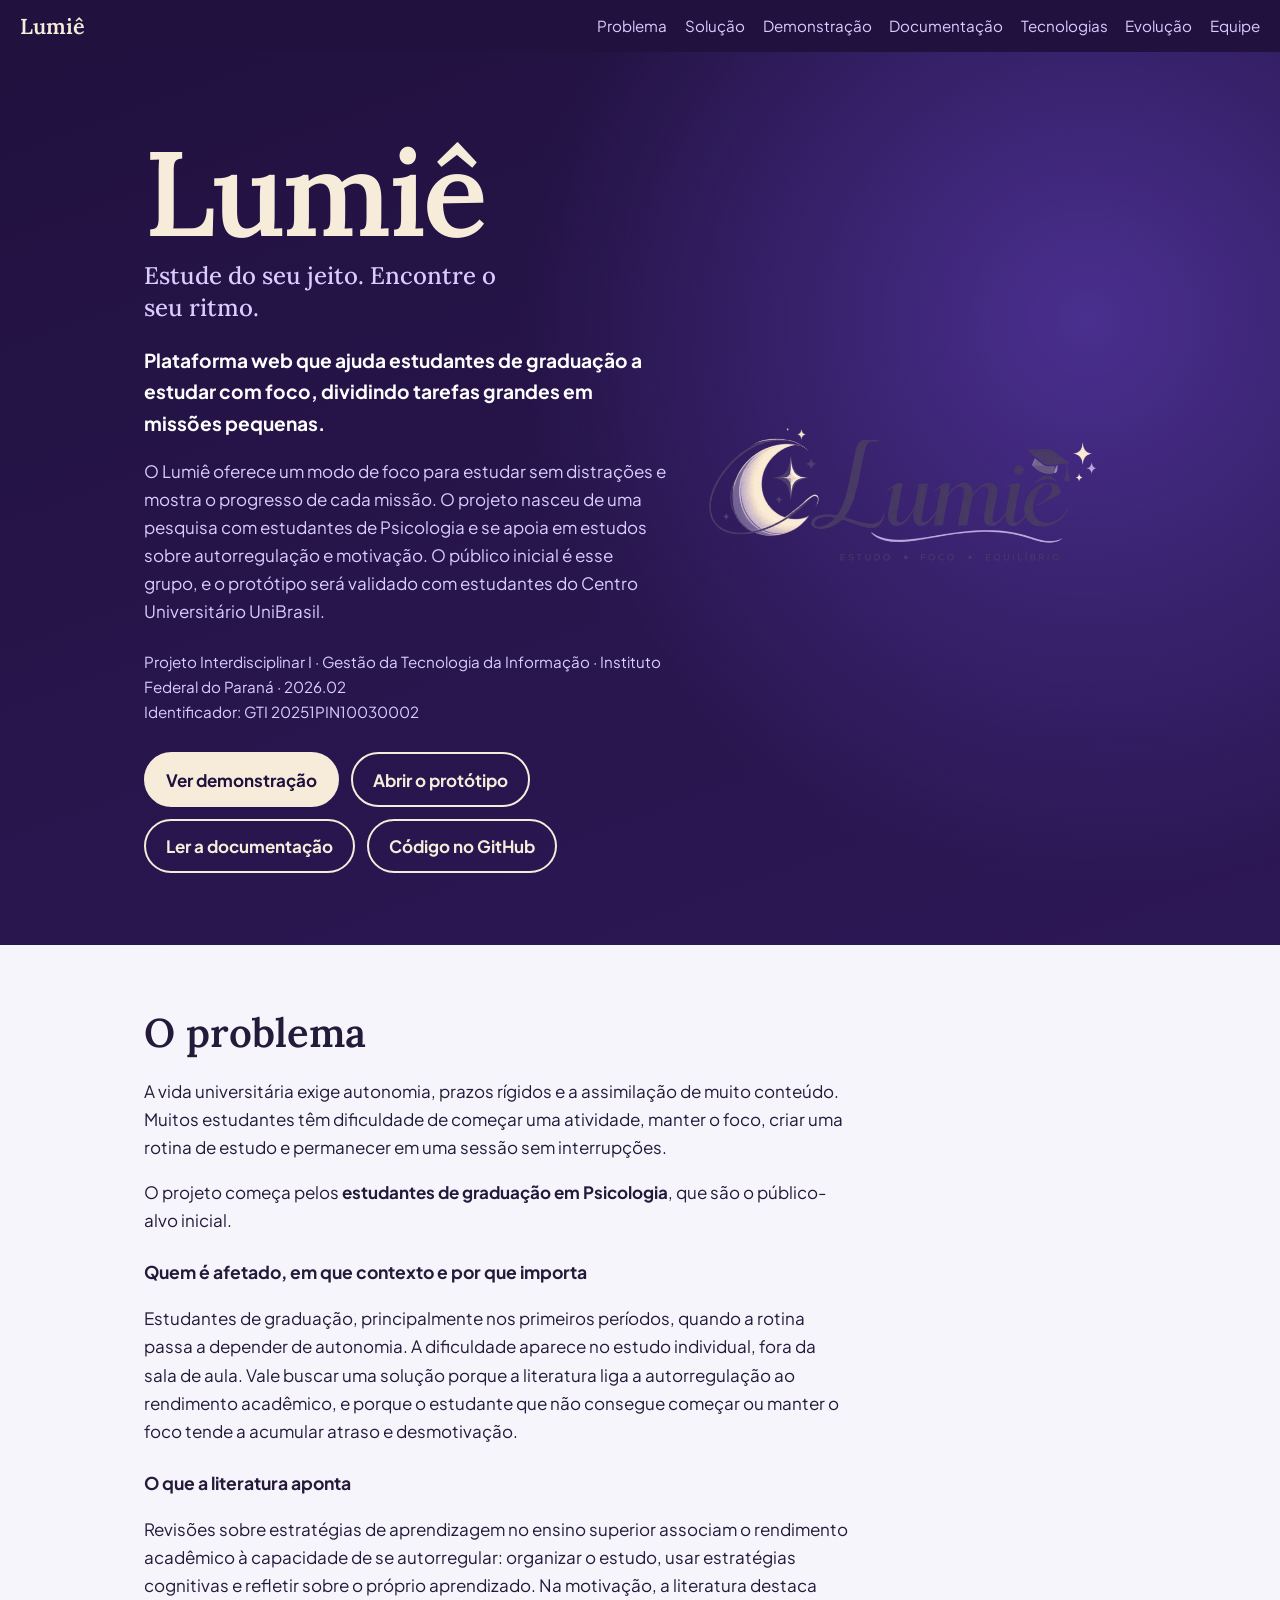
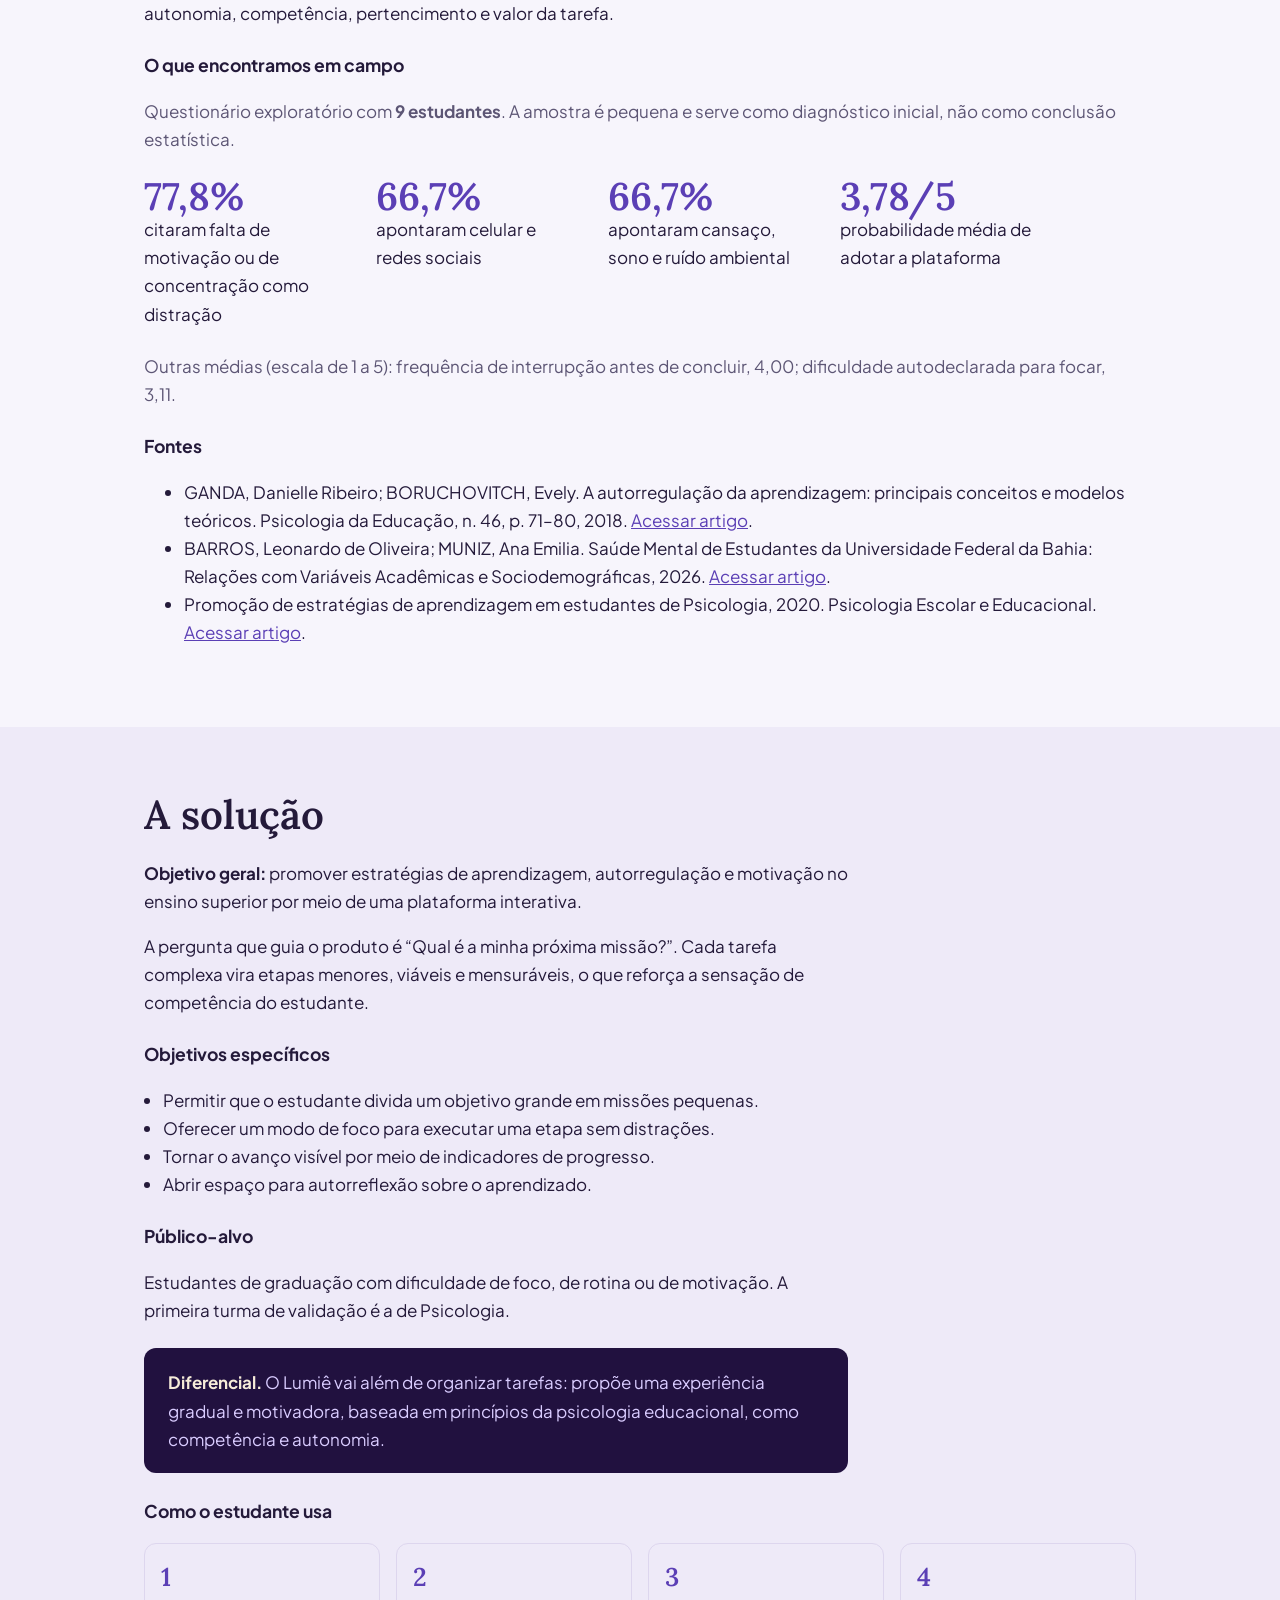
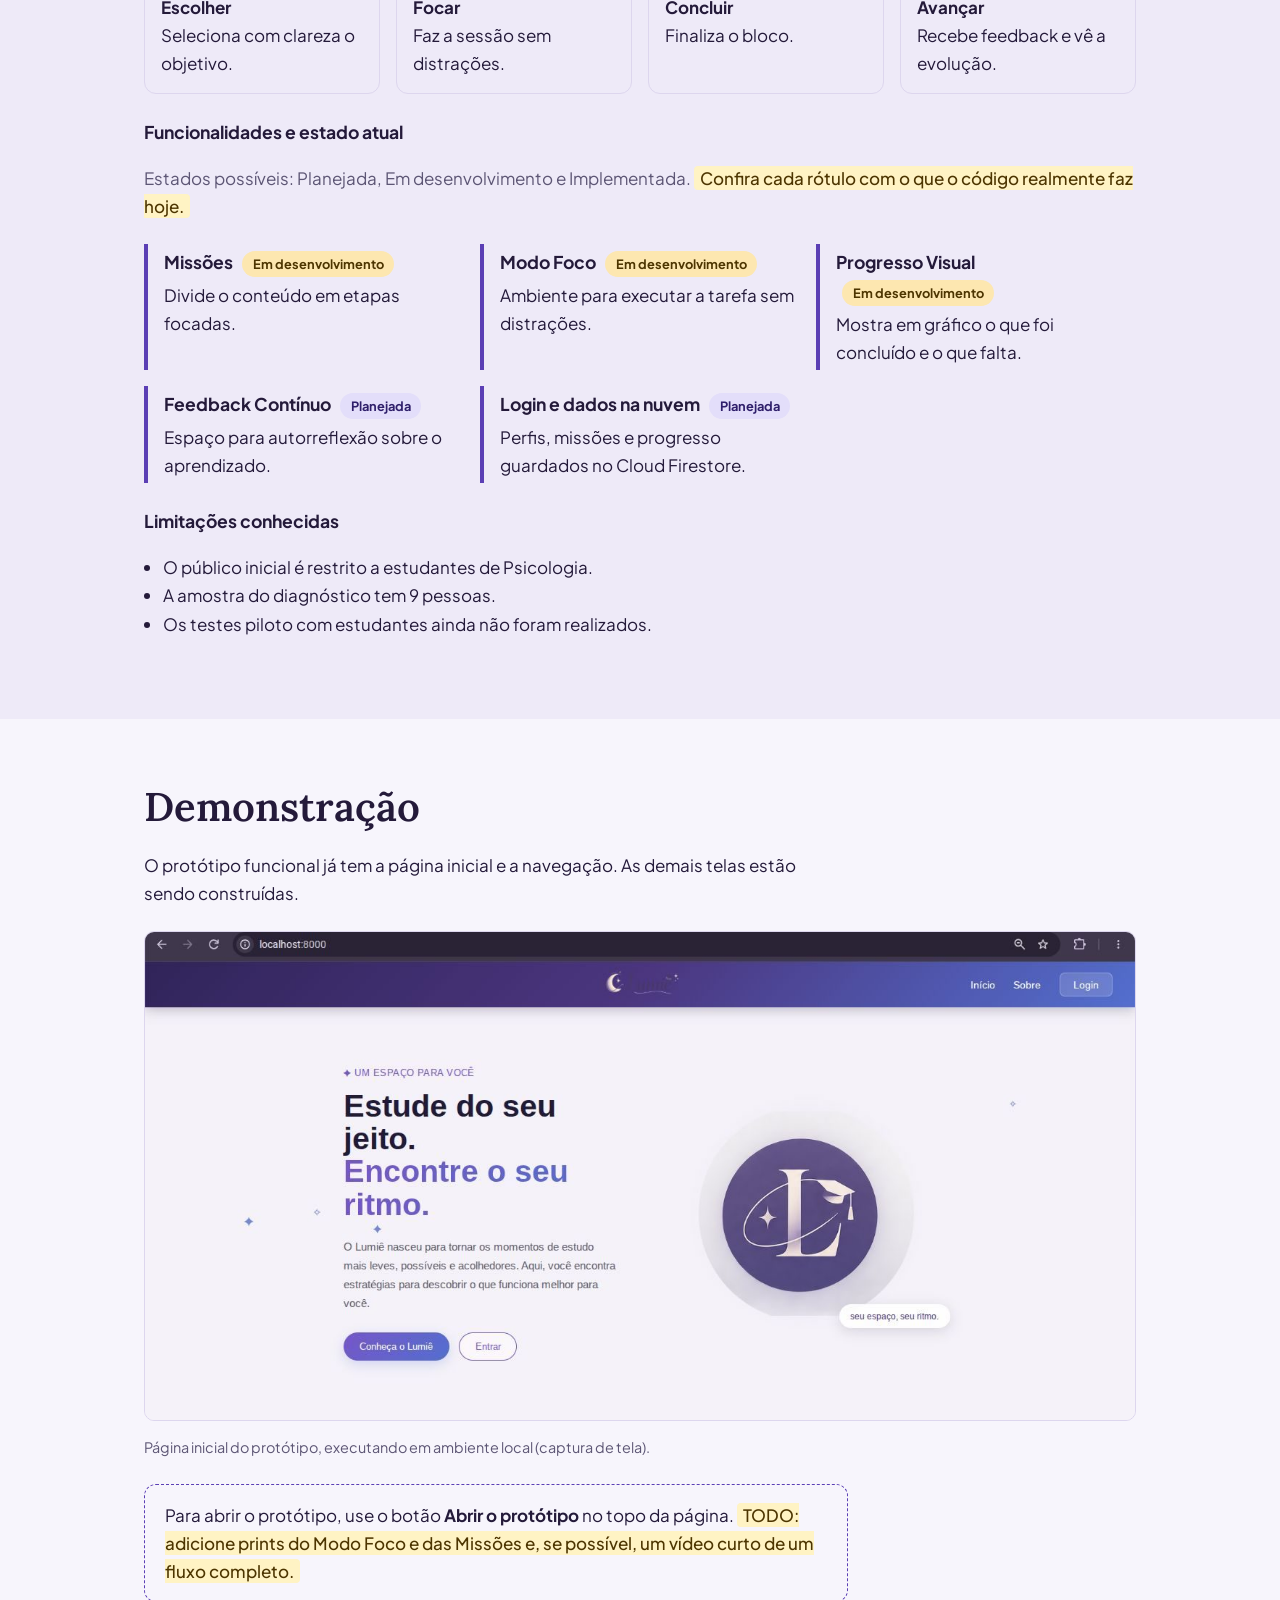
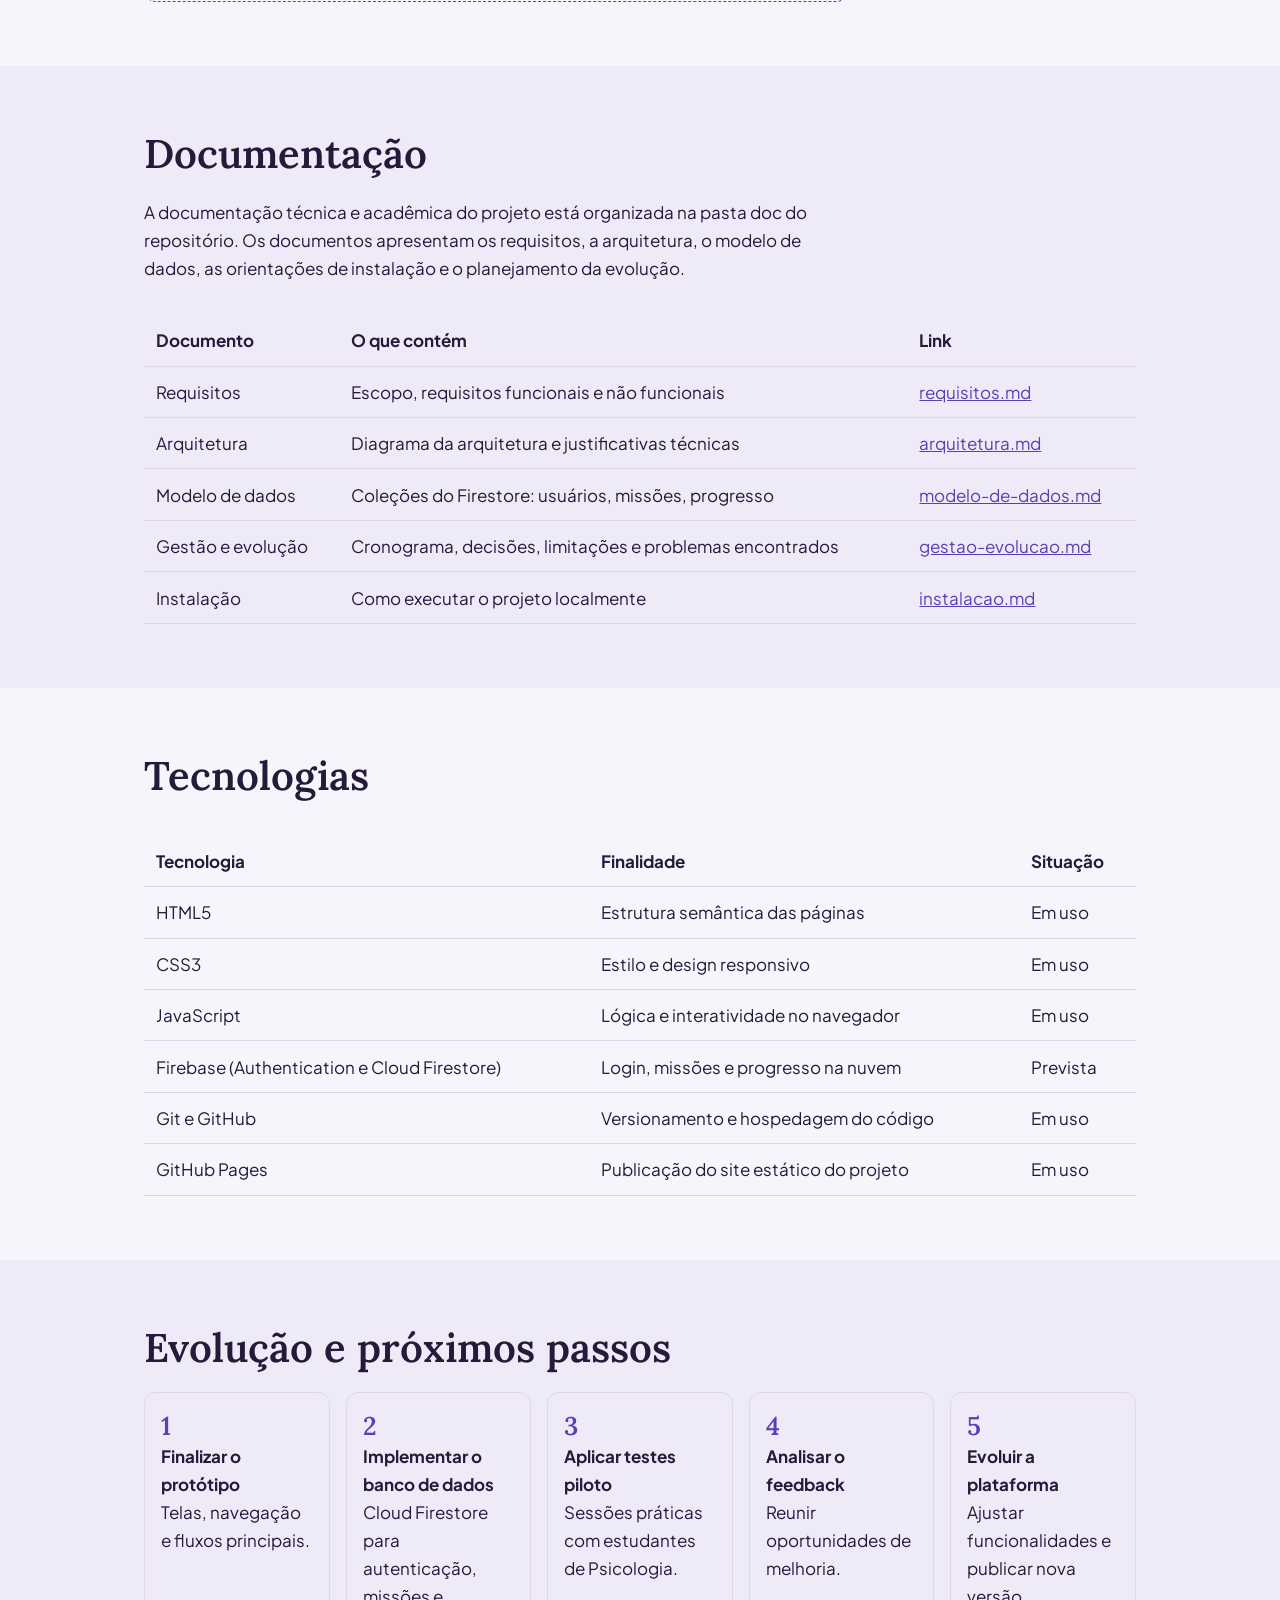
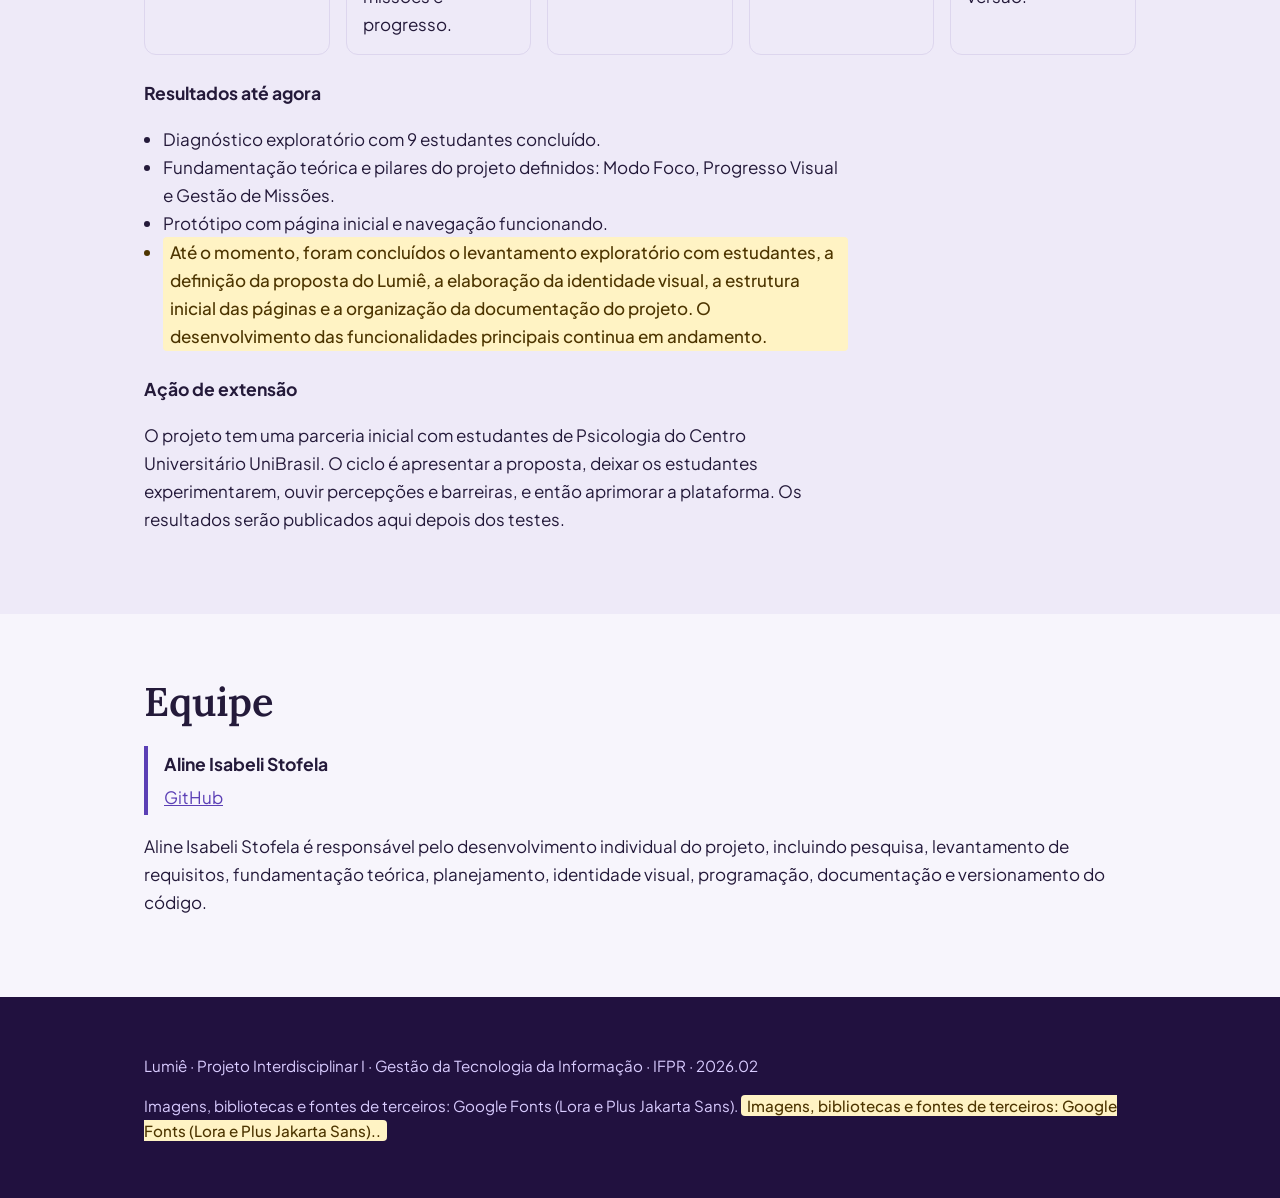
==== commit 8c174cb7: "Revise documentation and team member responsibilities Updated documentation section with project det" ====
--- a/index.html
+++ b/index.html
@@ -151,7 +151,9 @@
 <section id="docs">
   <div class="wrap">
     <h2>Documentação</h2>
-    <p class="col">Os documentos ficam no repositório, ao lado desta página. <span class="pendente">Troque cada “em breve” por um link quando o arquivo existir.</span></p>
+    <p class="col">A documentação técnica e acadêmica do projeto está organizada na pasta
+  doc do repositório. Os documentos apresentam os requisitos, a arquitetura,
+  o modelo de dados, as orientações de instalação e o planejamento da evolução.</p>
     <div class="rolar"><table>
       <thead><tr><th>Documento</th><th>O que contém</th><th>Link</th></tr></thead>
       <tbody>
@@ -199,7 +201,10 @@
       <li>Diagnóstico exploratório com 9 estudantes concluído.</li>
       <li>Fundamentação teórica e pilares do projeto definidos: Modo Foco, Progresso Visual e Gestão de Missões.</li>
       <li>Protótipo com página inicial e navegação funcionando.</li>
-      <li class="pendente">TODO: liste o que mais já funciona no protótipo e os problemas encontrados no caminho, com a forma como foram tratados.</li>
+      <li class="pendente">Até o momento, foram concluídos o levantamento exploratório com estudantes,
+  a definição da proposta do Lumiê, a elaboração da identidade visual,
+  a estrutura inicial das páginas e a organização da documentação do projeto.
+  O desenvolvimento das funcionalidades principais continua em andamento.</li>
     </ul>
     <h3>Ação de extensão</h3>
     <p class="col">O projeto tem uma parceria inicial com estudantes de Psicologia do Centro Universitário UniBrasil. O ciclo é apresentar a proposta, deixar os estudantes experimentarem, ouvir percepções e barreiras, e então aprimorar a plataforma. Os resultados serão publicados aqui depois dos testes.</p>
@@ -212,10 +217,14 @@
     <h2>Equipe</h2>
     <div class="item" style="max-width:36rem">
       <h3>Aline Isabeli Stofela</h3>
-      <p><span class="pendente">TODO:</span> descreva suas responsabilidades reais (pesquisa, design, programação etc.).</p>
       <p><a href="https://github.com" data-repo="">GitHub</a></p>
     </div>
-    <p class="suave"><span class="pendente">TODO:</span> se houver orientador ou outros integrantes, inclua cada um com sua contribuição e com autorização para publicar nome e foto.</p>
+    <p>
+  Aline Isabeli Stofela é responsável pelo desenvolvimento individual do projeto,
+  incluindo pesquisa, levantamento de requisitos, fundamentação teórica,
+  planejamento, identidade visual, programação, documentação e versionamento
+  do código.
+</p>
   </div>
 </section>
 </main>
@@ -223,7 +232,7 @@
 <footer>
   <div class="wrap">
     <p>Lumiê · Projeto Interdisciplinar I · Gestão da Tecnologia da Informação · IFPR · 2026.02</p>
-    <p>Imagens, bibliotecas e fontes de terceiros: Google Fonts (Lora e Plus Jakarta Sans). <span class="pendente">Adicione outros créditos, se houver.</span></p>
+    <p>Imagens, bibliotecas e fontes de terceiros: Google Fonts (Lora e Plus Jakarta Sans). <span class="pendente">Imagens, bibliotecas e fontes de terceiros: Google Fonts (Lora e Plus Jakarta Sans)..</span></p>
   </div>
 </footer>
 <script src="links.js"></script>
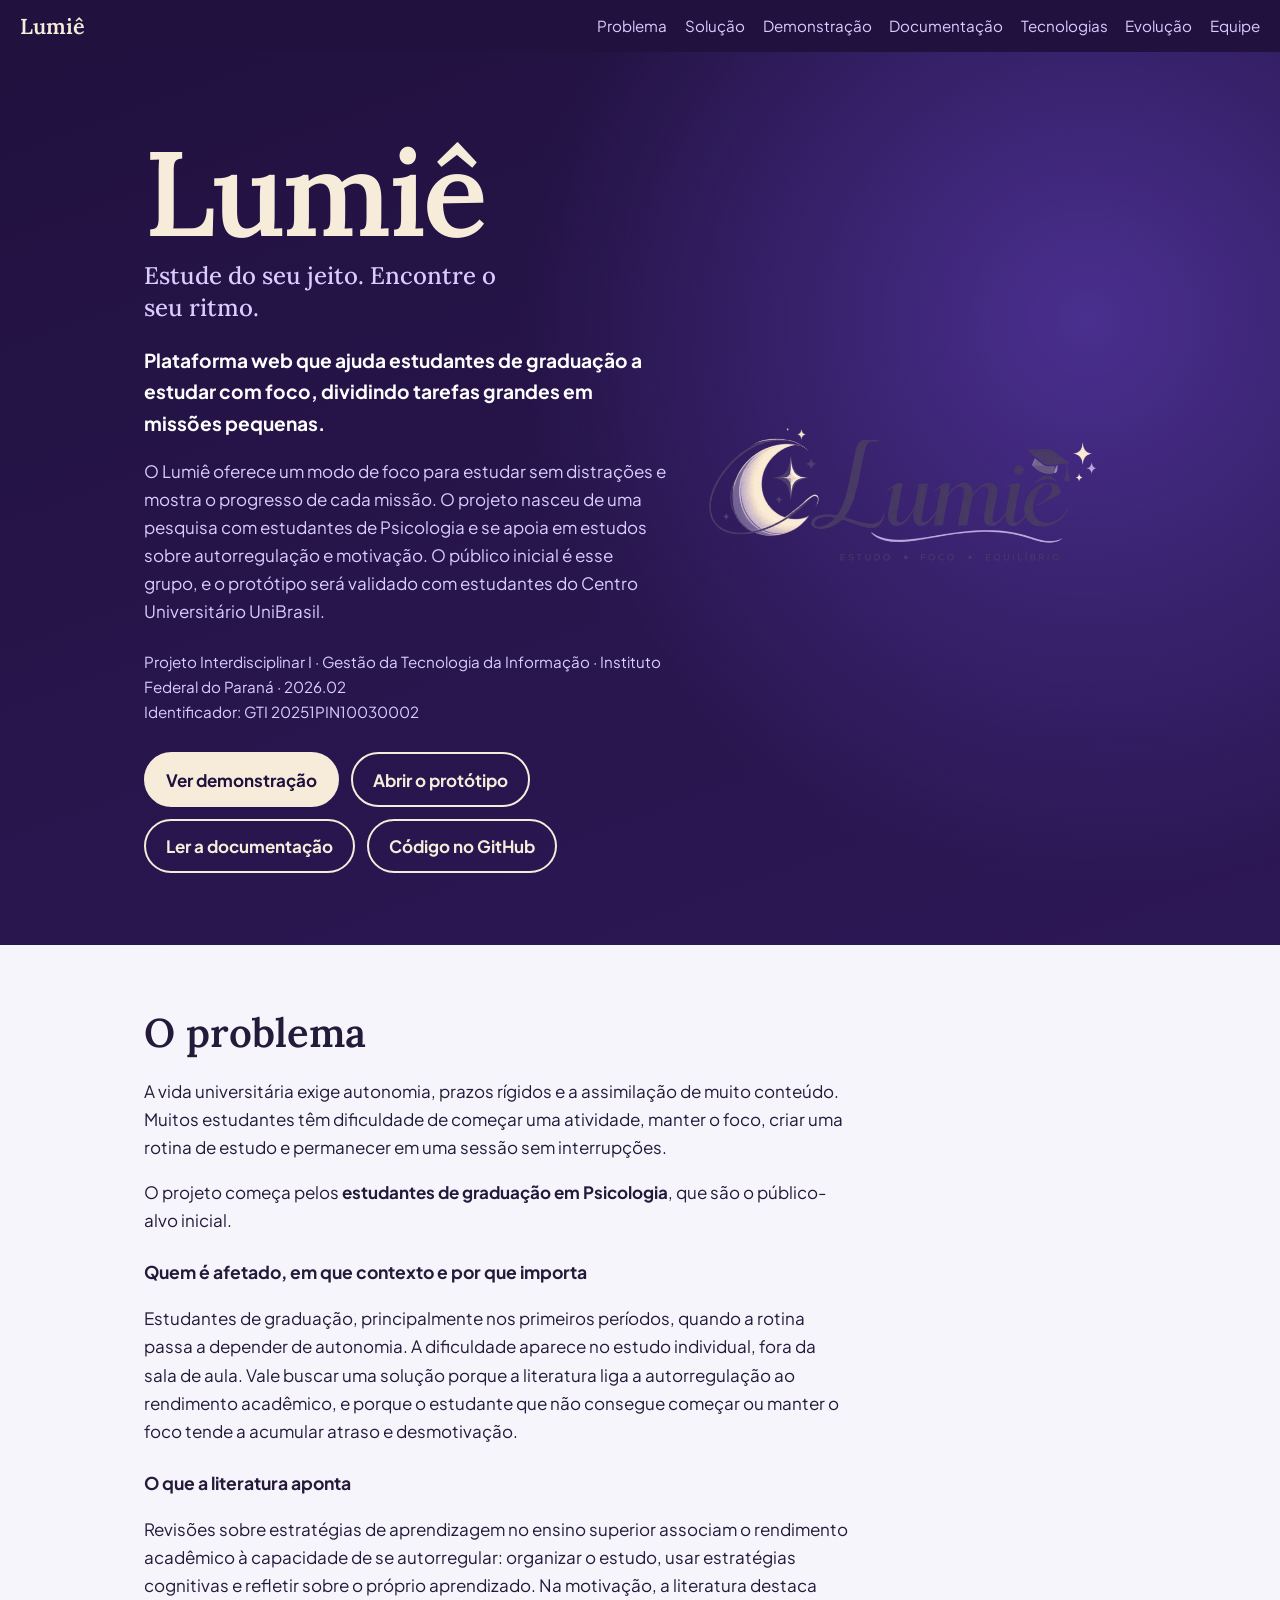
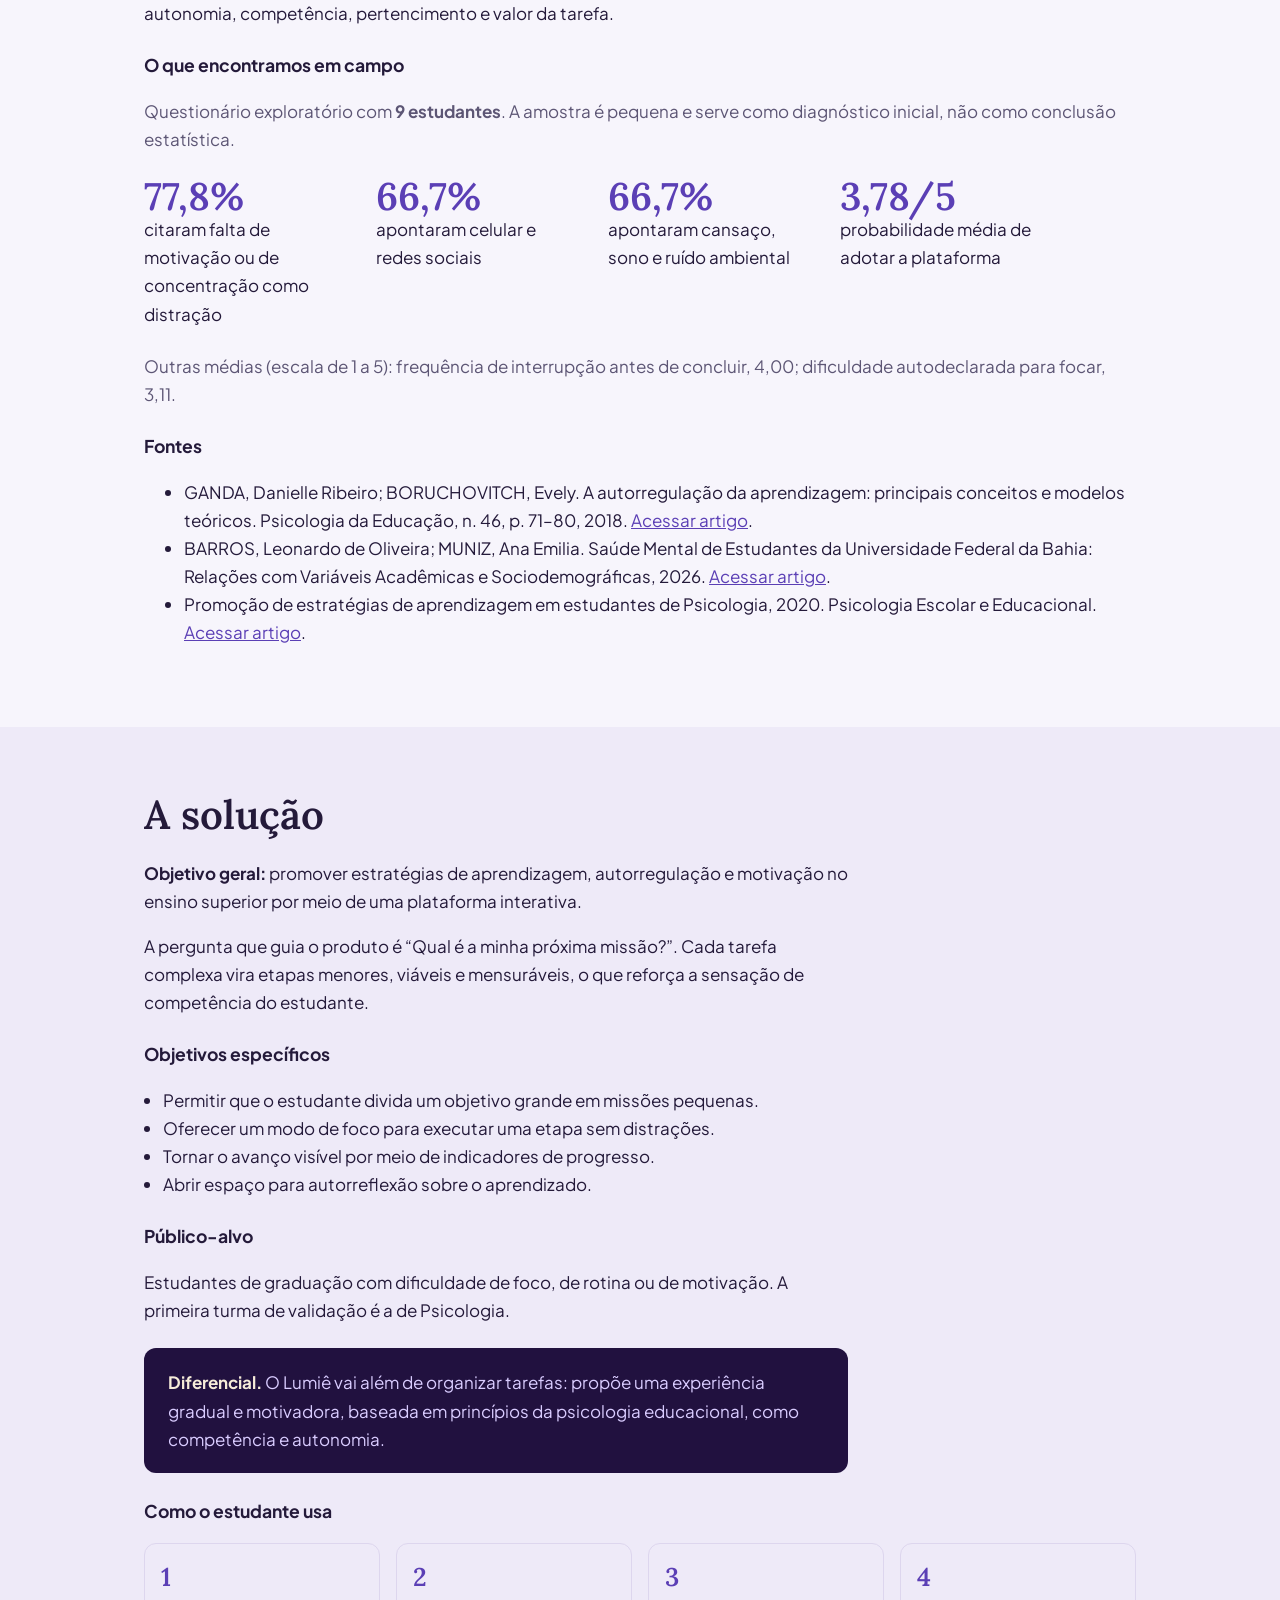
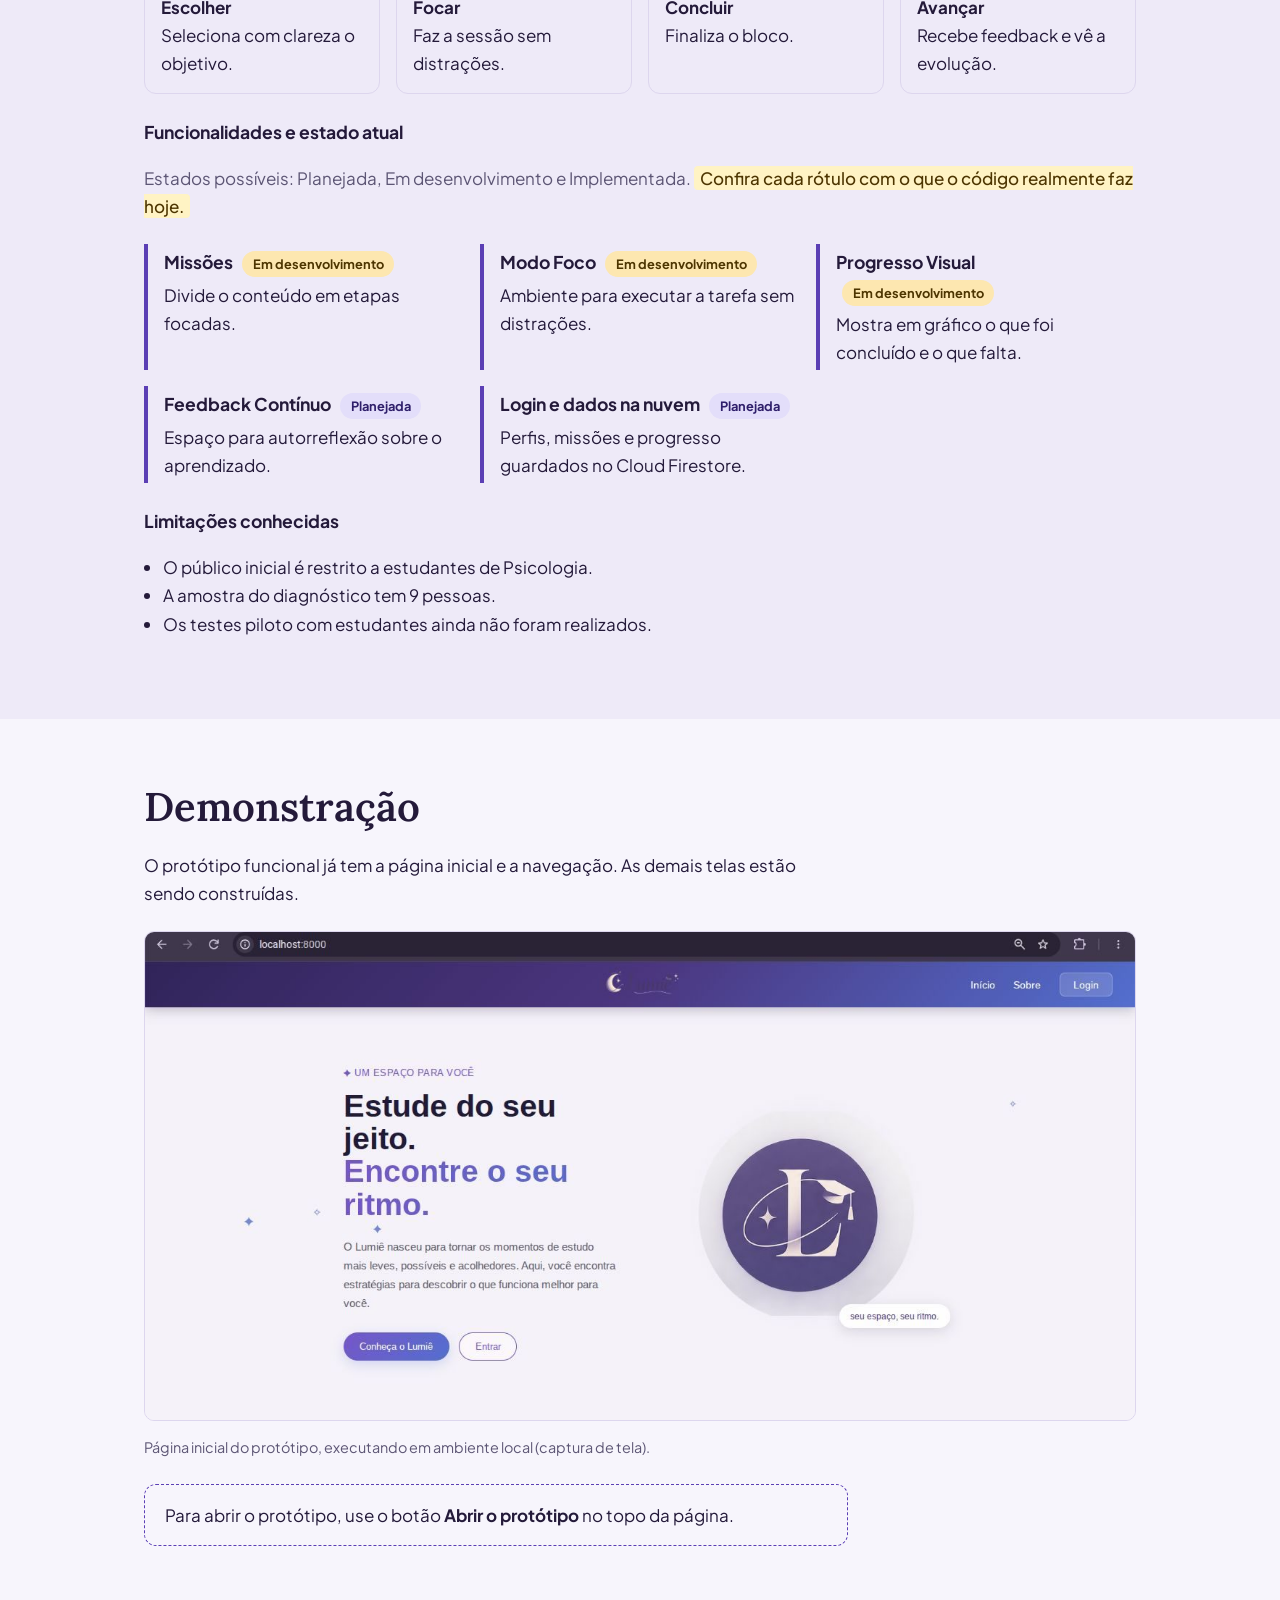
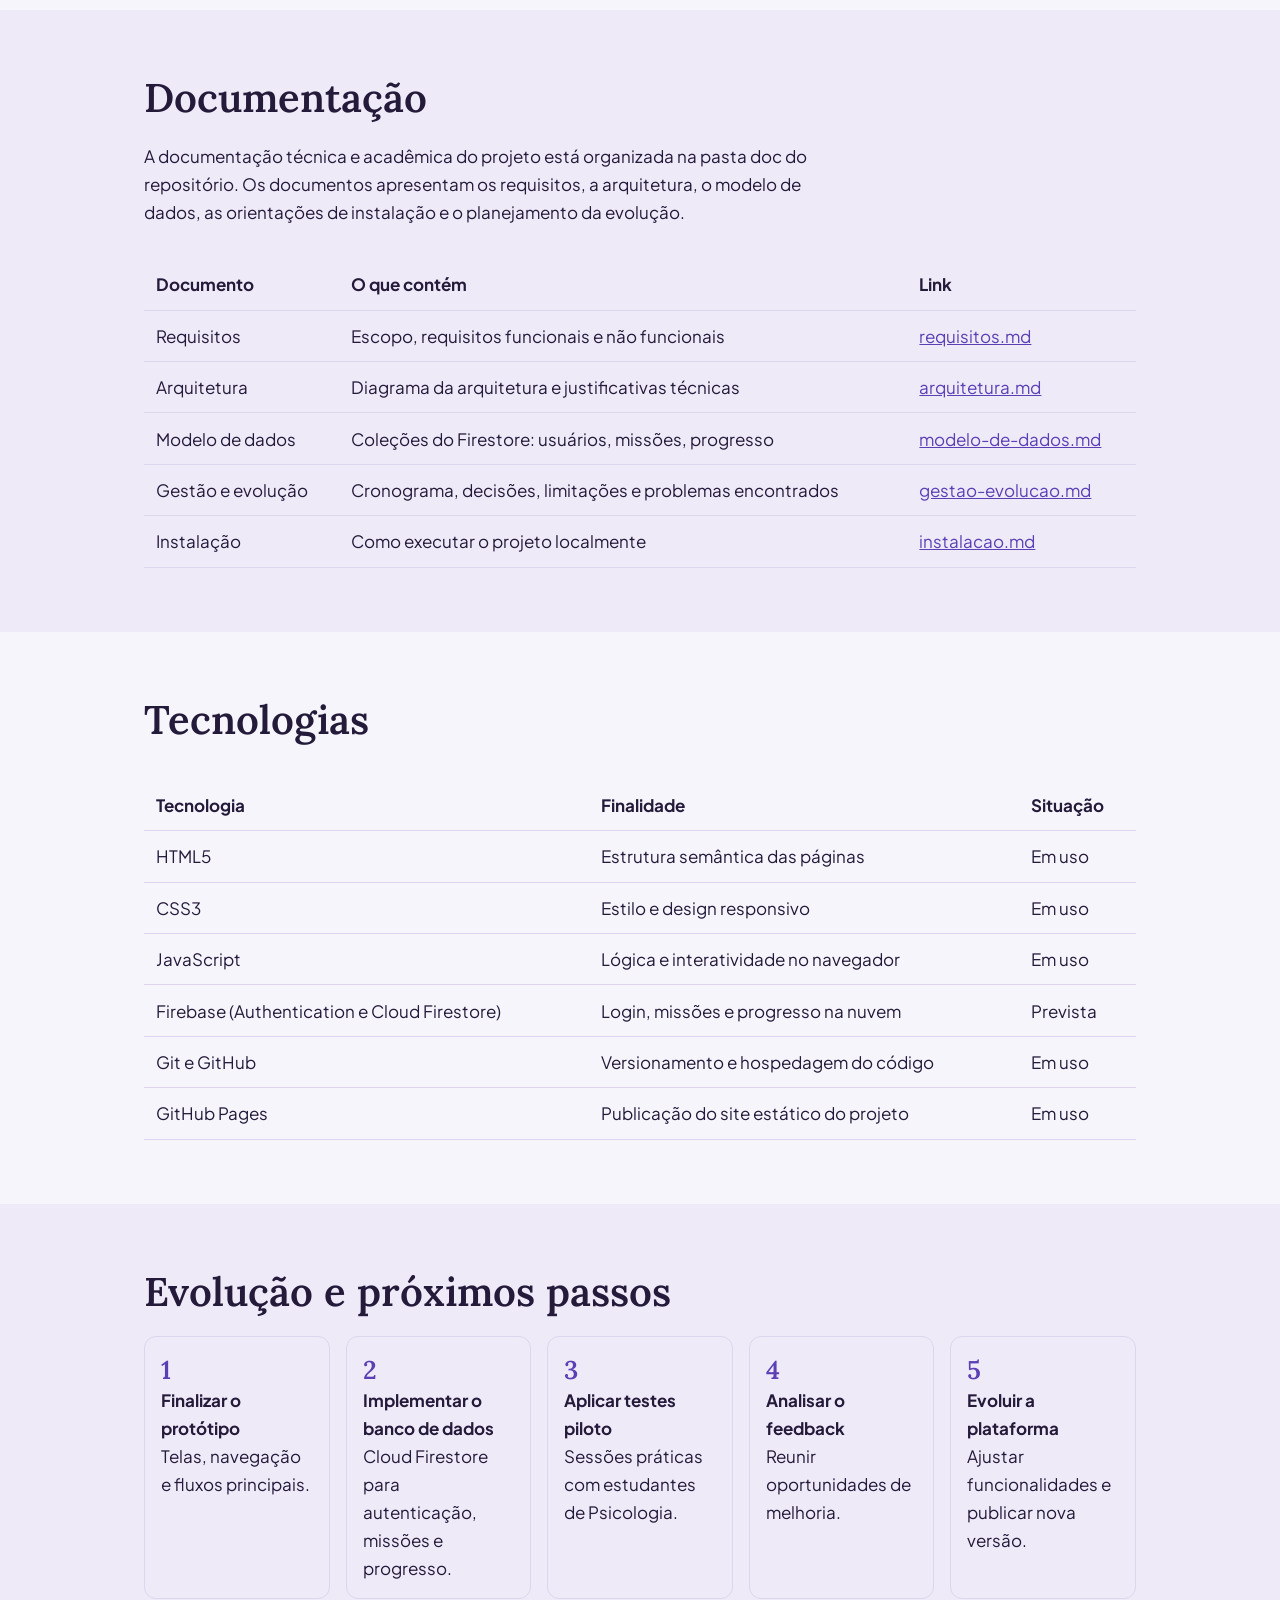
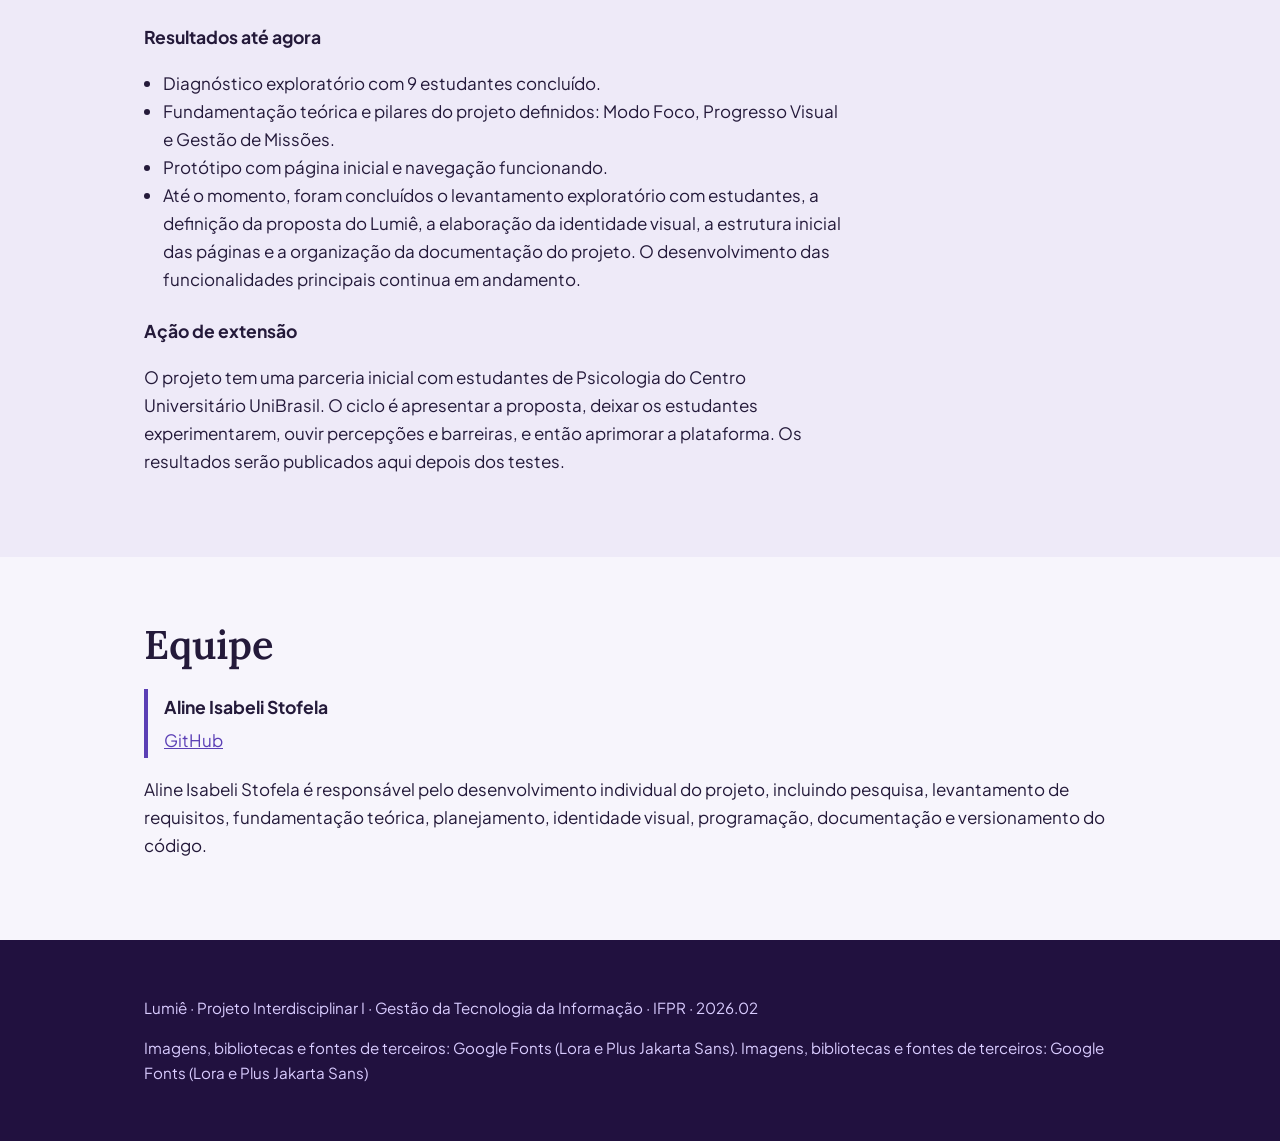
==== commit ae085a9f: "Update prototype link and clean up text" ====
--- a/index.html
+++ b/index.html
@@ -34,7 +34,7 @@
     Identificador: GTI 20251PIN10030002</p>
     <div class="btns">
       <a class="btn prim" href="#demo">Ver demonstração</a>
-      <a class="btn" href="prototipo.html">Abrir o protótipo</a>
+      <a class="btn" href="https://stofela.github.io/Lumie/app/">Abrir o protótipo</a>
       <a class="btn" href="#docs">Ler a documentação</a>
       <!-- TODO: troque os links abaixo -->
       <a class="btn" href="https://github.com" data-repo="">Código no GitHub</a>
@@ -143,7 +143,7 @@
       <img src="tela-inicial.jpg" alt="Página inicial do Lumiê com o texto 'Estude do seu jeito. Encontre o seu ritmo.' e os botões Conheça o Lumiê e Entrar" width="1366" height="674">
       <figcaption>Página inicial do protótipo, executando em ambiente local (captura de tela).</figcaption>
     </figure>
-    <div class="caixa"><p style="margin:0">Para abrir o protótipo, use o botão <strong>Abrir o protótipo</strong> no topo da página. <span class="pendente">TODO: adicione prints do Modo Foco e das Missões e, se possível, um vídeo curto de um fluxo completo.</span></p></div>
+    <div class="caixa"><p style="margin:0">Para abrir o protótipo, use o botão <strong>Abrir o protótipo</strong> no topo da página.</p></div>
   </div>
 </section>
 
@@ -201,7 +201,7 @@
       <li>Diagnóstico exploratório com 9 estudantes concluído.</li>
       <li>Fundamentação teórica e pilares do projeto definidos: Modo Foco, Progresso Visual e Gestão de Missões.</li>
       <li>Protótipo com página inicial e navegação funcionando.</li>
-      <li class="pendente">Até o momento, foram concluídos o levantamento exploratório com estudantes,
+      <li>Até o momento, foram concluídos o levantamento exploratório com estudantes,
   a definição da proposta do Lumiê, a elaboração da identidade visual,
   a estrutura inicial das páginas e a organização da documentação do projeto.
   O desenvolvimento das funcionalidades principais continua em andamento.</li>
@@ -232,7 +232,7 @@
 <footer>
   <div class="wrap">
     <p>Lumiê · Projeto Interdisciplinar I · Gestão da Tecnologia da Informação · IFPR · 2026.02</p>
-    <p>Imagens, bibliotecas e fontes de terceiros: Google Fonts (Lora e Plus Jakarta Sans). <span class="pendente">Imagens, bibliotecas e fontes de terceiros: Google Fonts (Lora e Plus Jakarta Sans)..</span></p>
+    <p>Imagens, bibliotecas e fontes de terceiros: Google Fonts (Lora e Plus Jakarta Sans). Imagens, bibliotecas e fontes de terceiros: Google Fonts (Lora e Plus Jakarta Sans)</p>
   </div>
 </footer>
 <script src="links.js"></script>
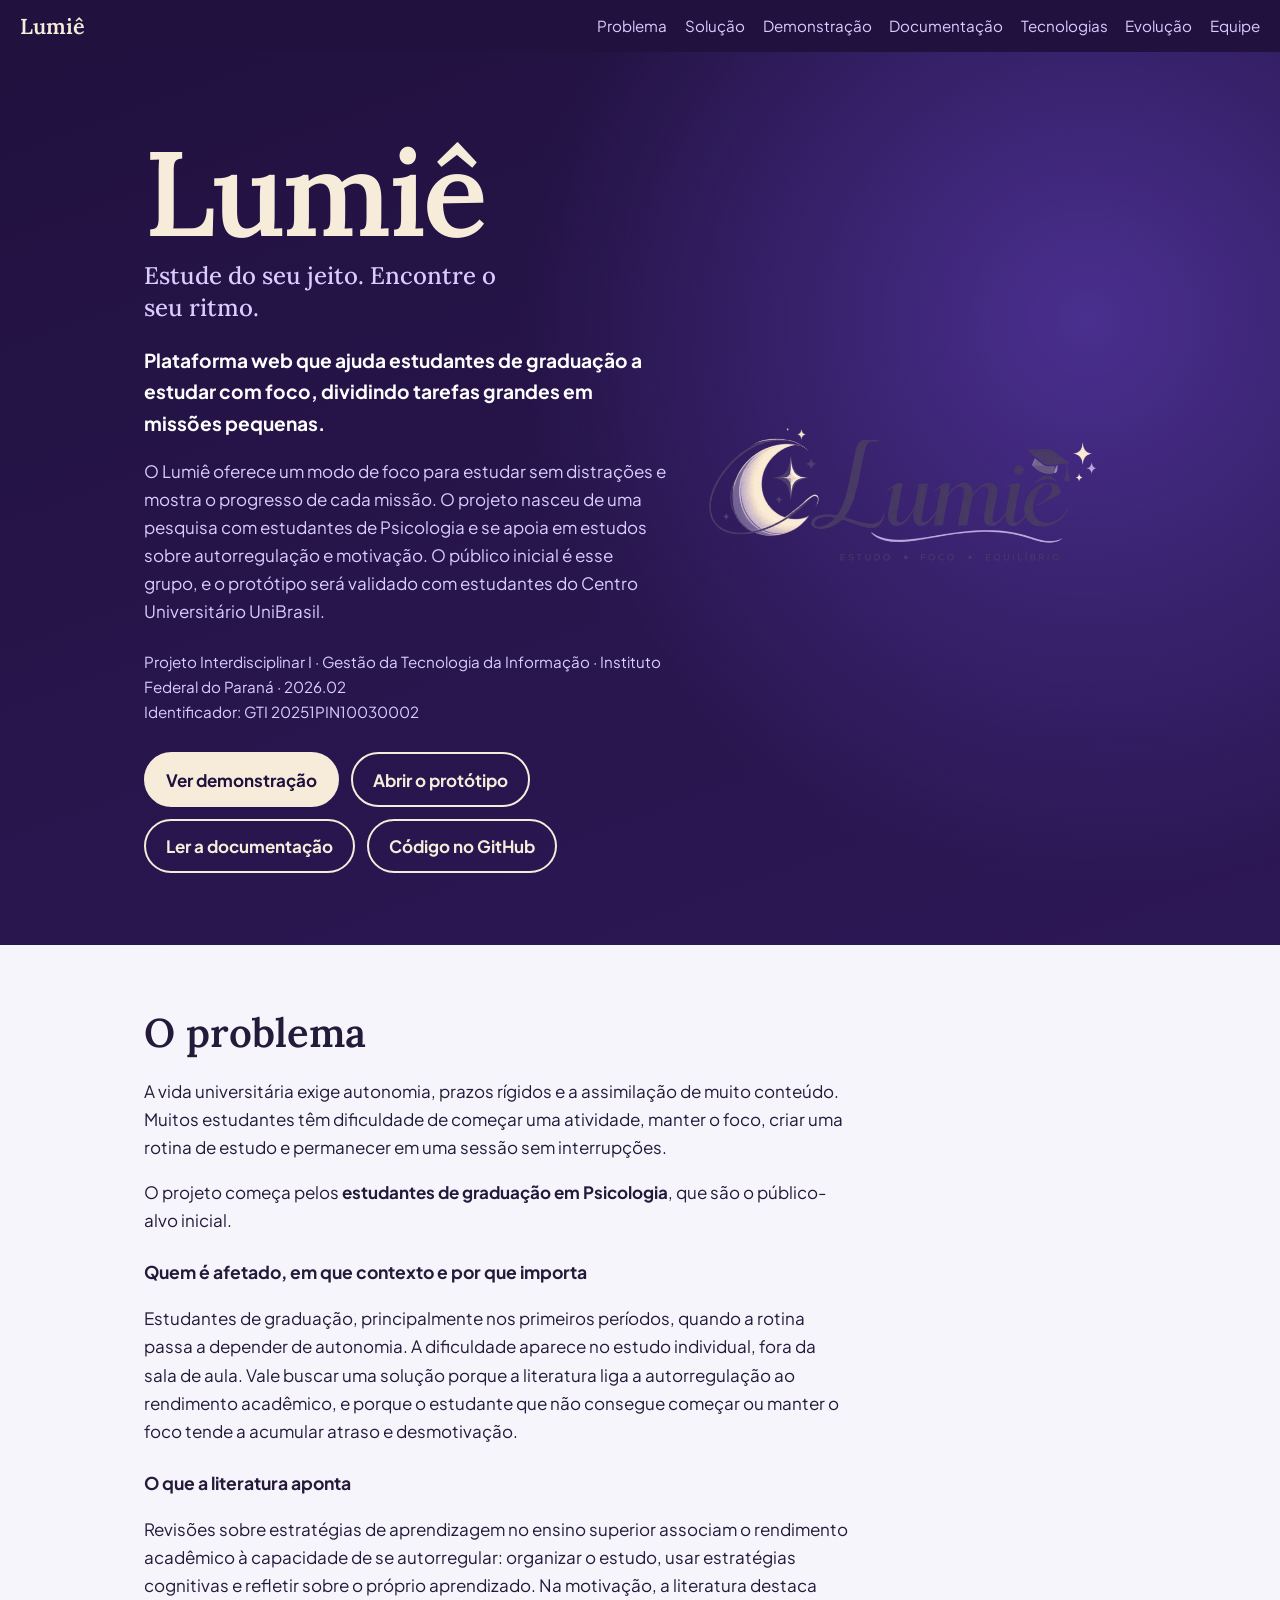
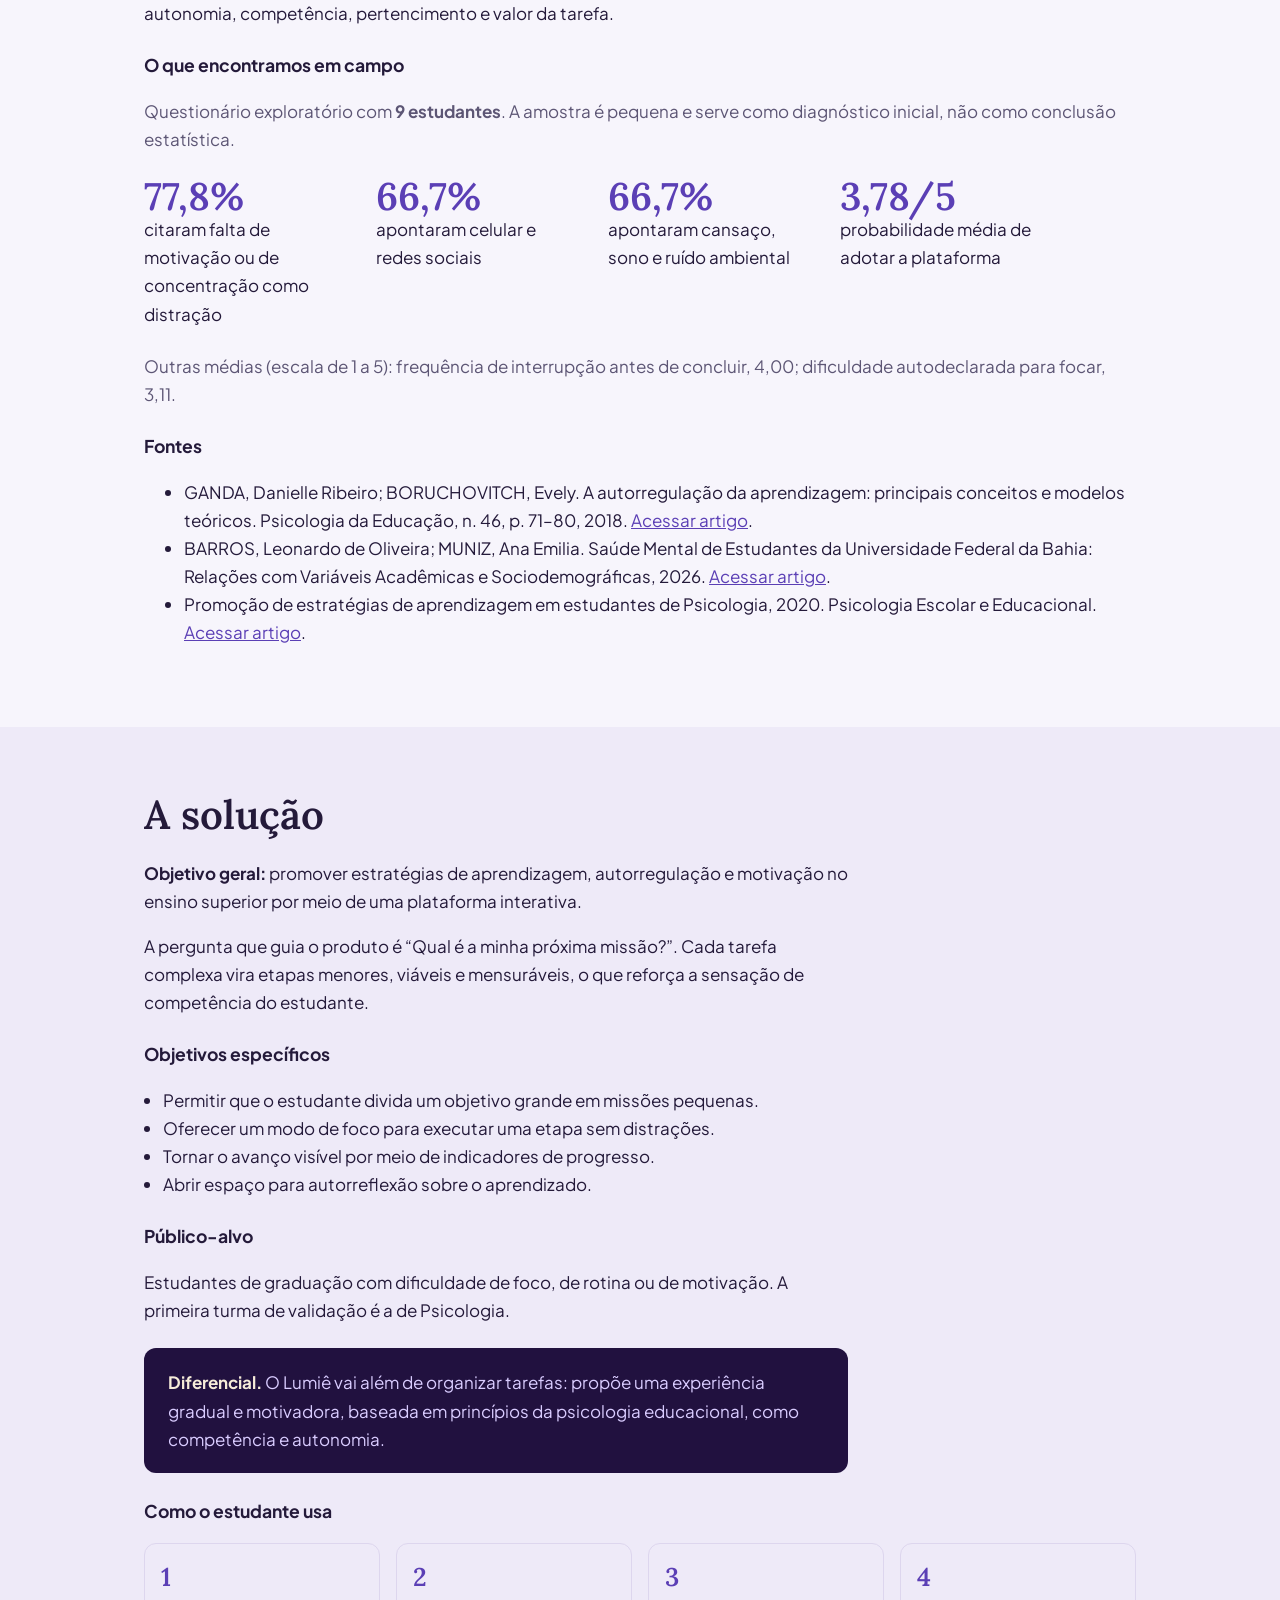
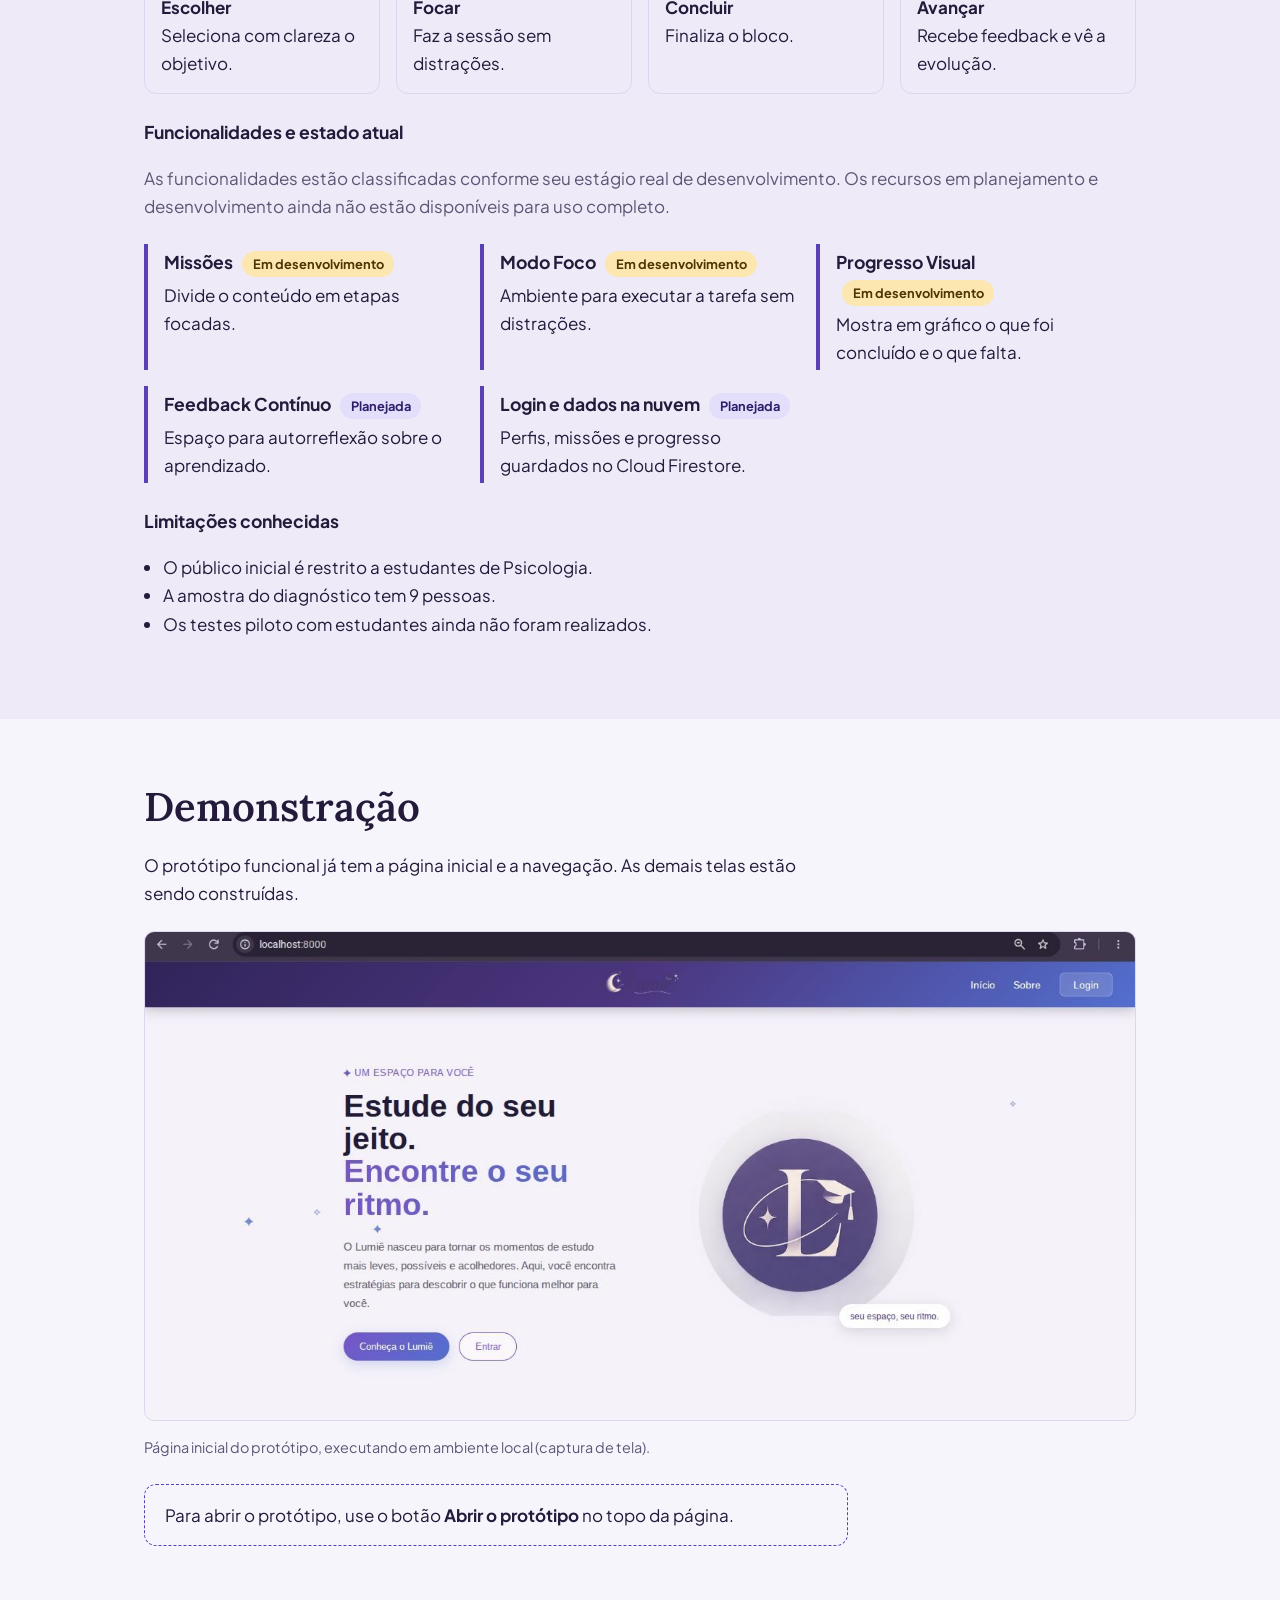
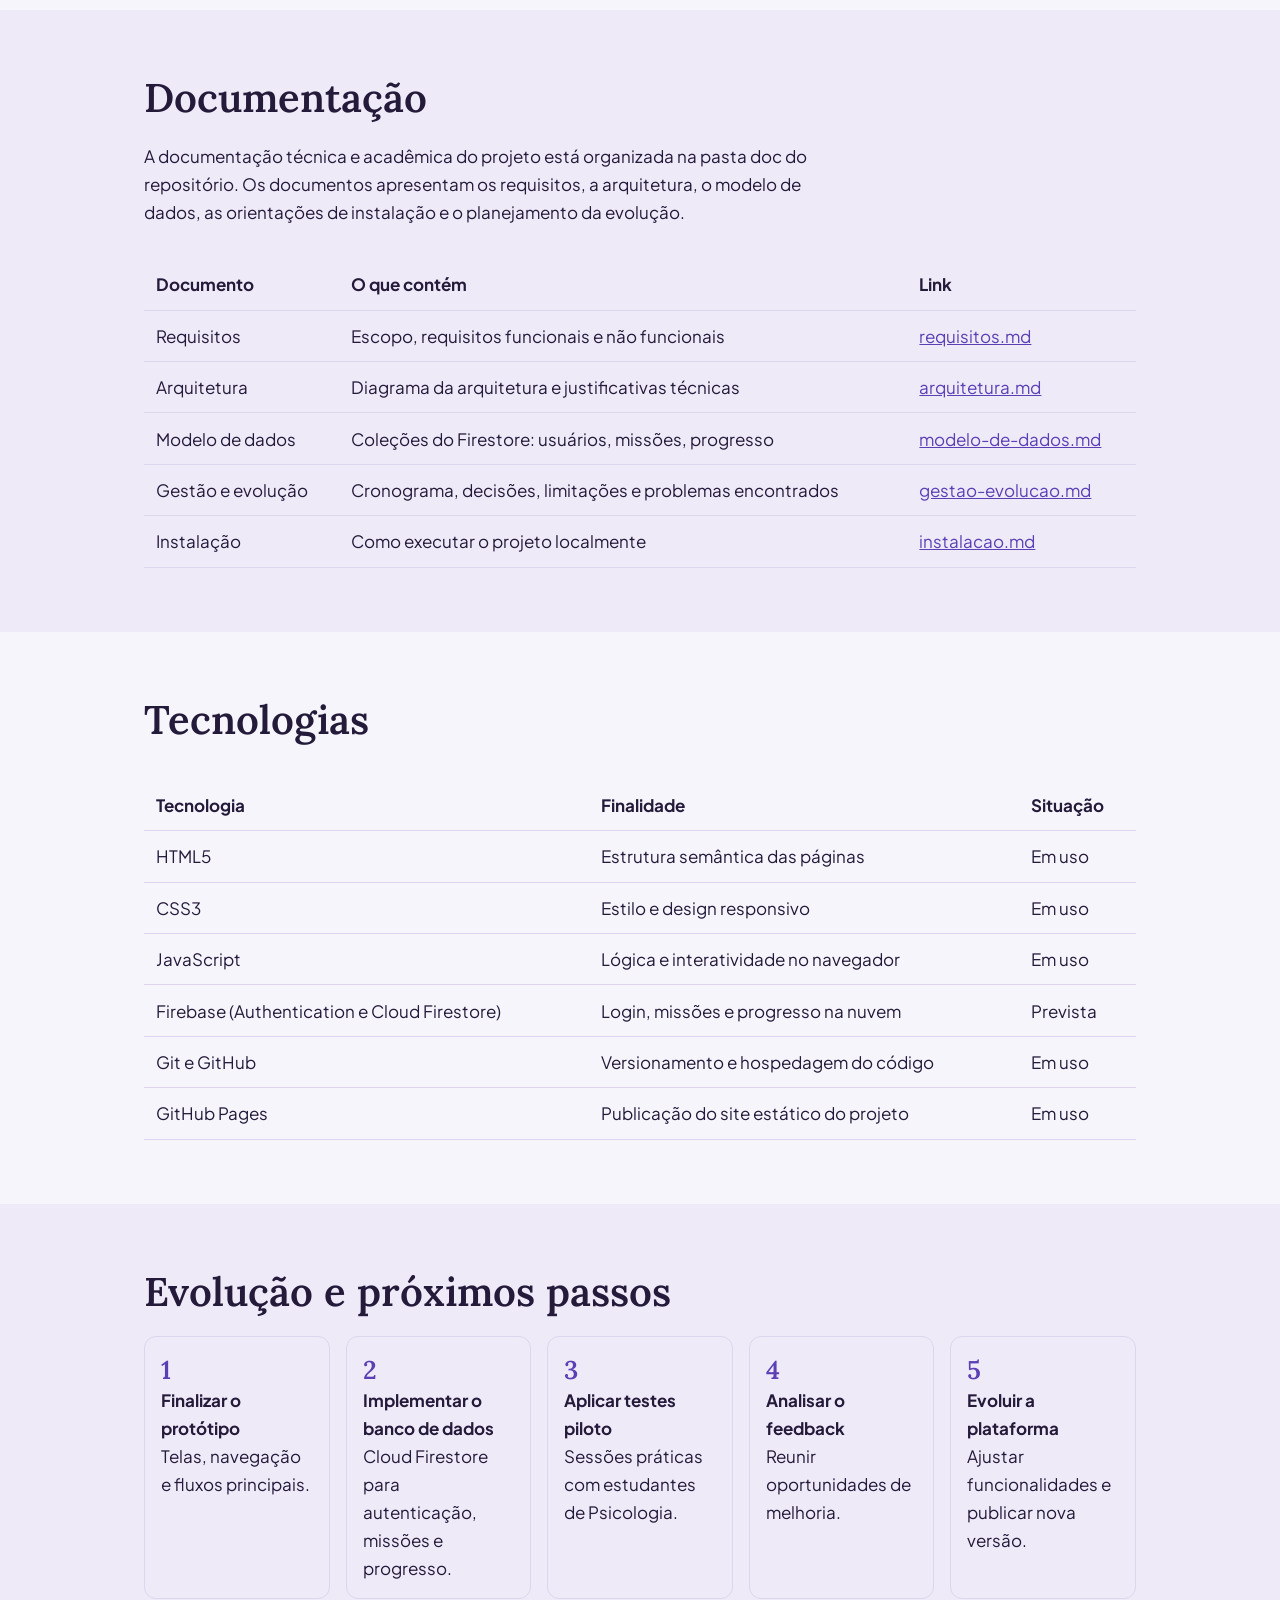
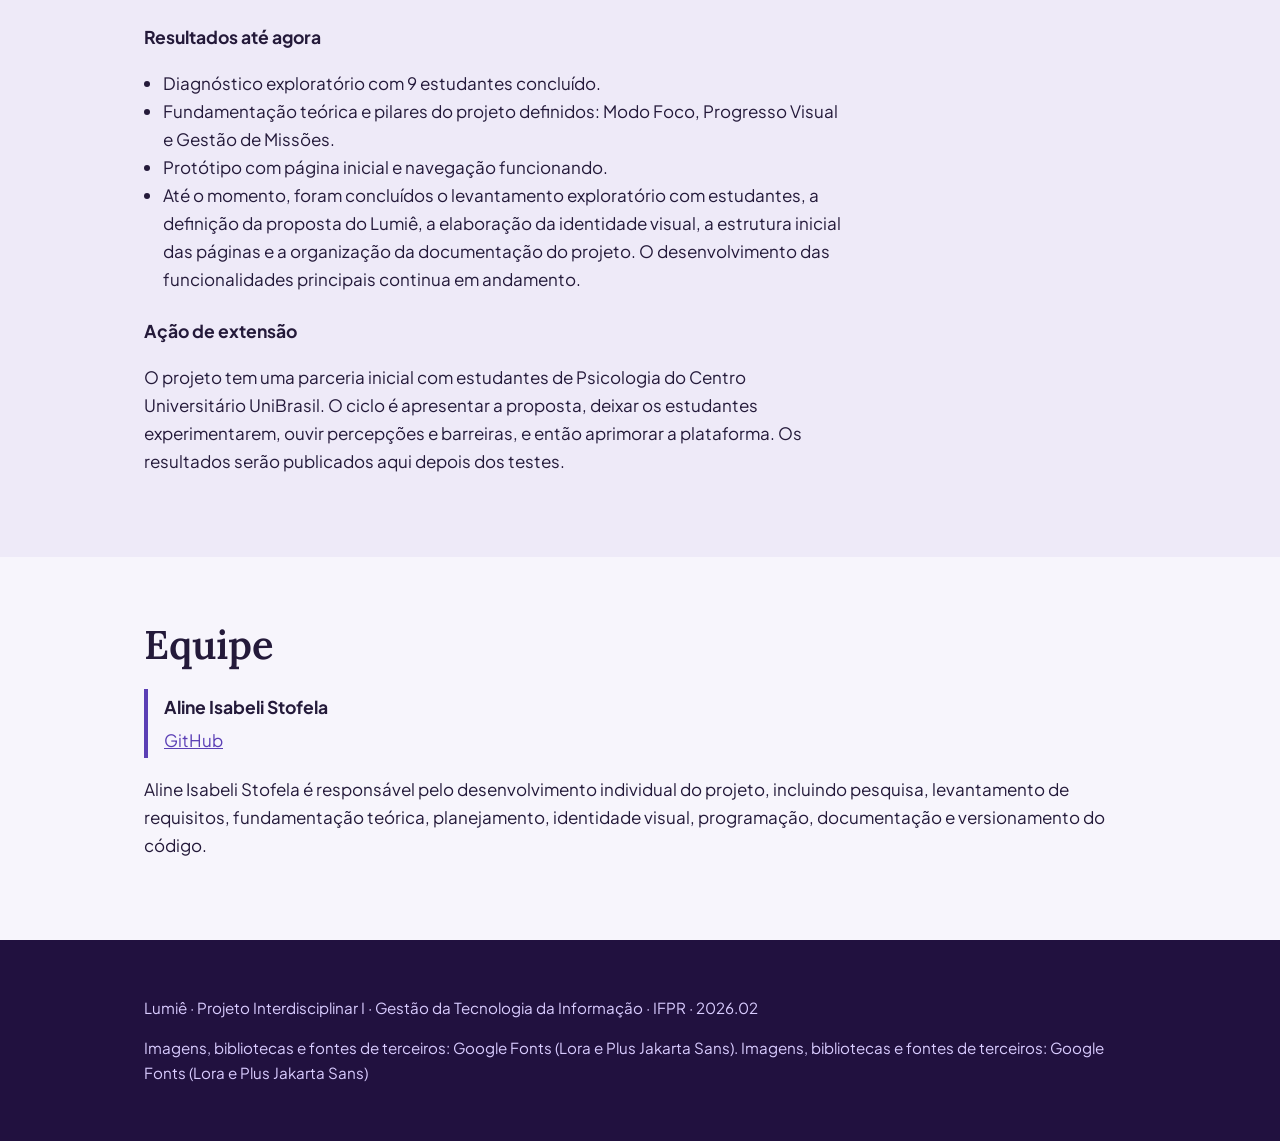
==== commit cee5e138: "Revise functionalities description in index.html Updated the description of functionalities and thei" ====
--- a/index.html
+++ b/index.html
@@ -116,7 +116,8 @@
     </ol>
 
     <h3>Funcionalidades e estado atual</h3>
-    <p class="suave">Estados possíveis: Planejada, Em desenvolvimento e Implementada. <span class="pendente">Confira cada rótulo com o que o código realmente faz hoje.</span></p>
+    <p class="suave">As funcionalidades estão classificadas conforme seu estágio real de desenvolvimento.
+  Os recursos em planejamento e desenvolvimento ainda não estão disponíveis para uso completo.</span></p>
     <div class="grid">
       <div class="item"><h3>Missões <span class="tag t-dev">Em desenvolvimento</span></h3><p>Divide o conteúdo em etapas focadas.</p></div>
       <div class="item"><h3>Modo Foco <span class="tag t-dev">Em desenvolvimento</span></h3><p>Ambiente para executar a tarefa sem distrações.</p></div>
